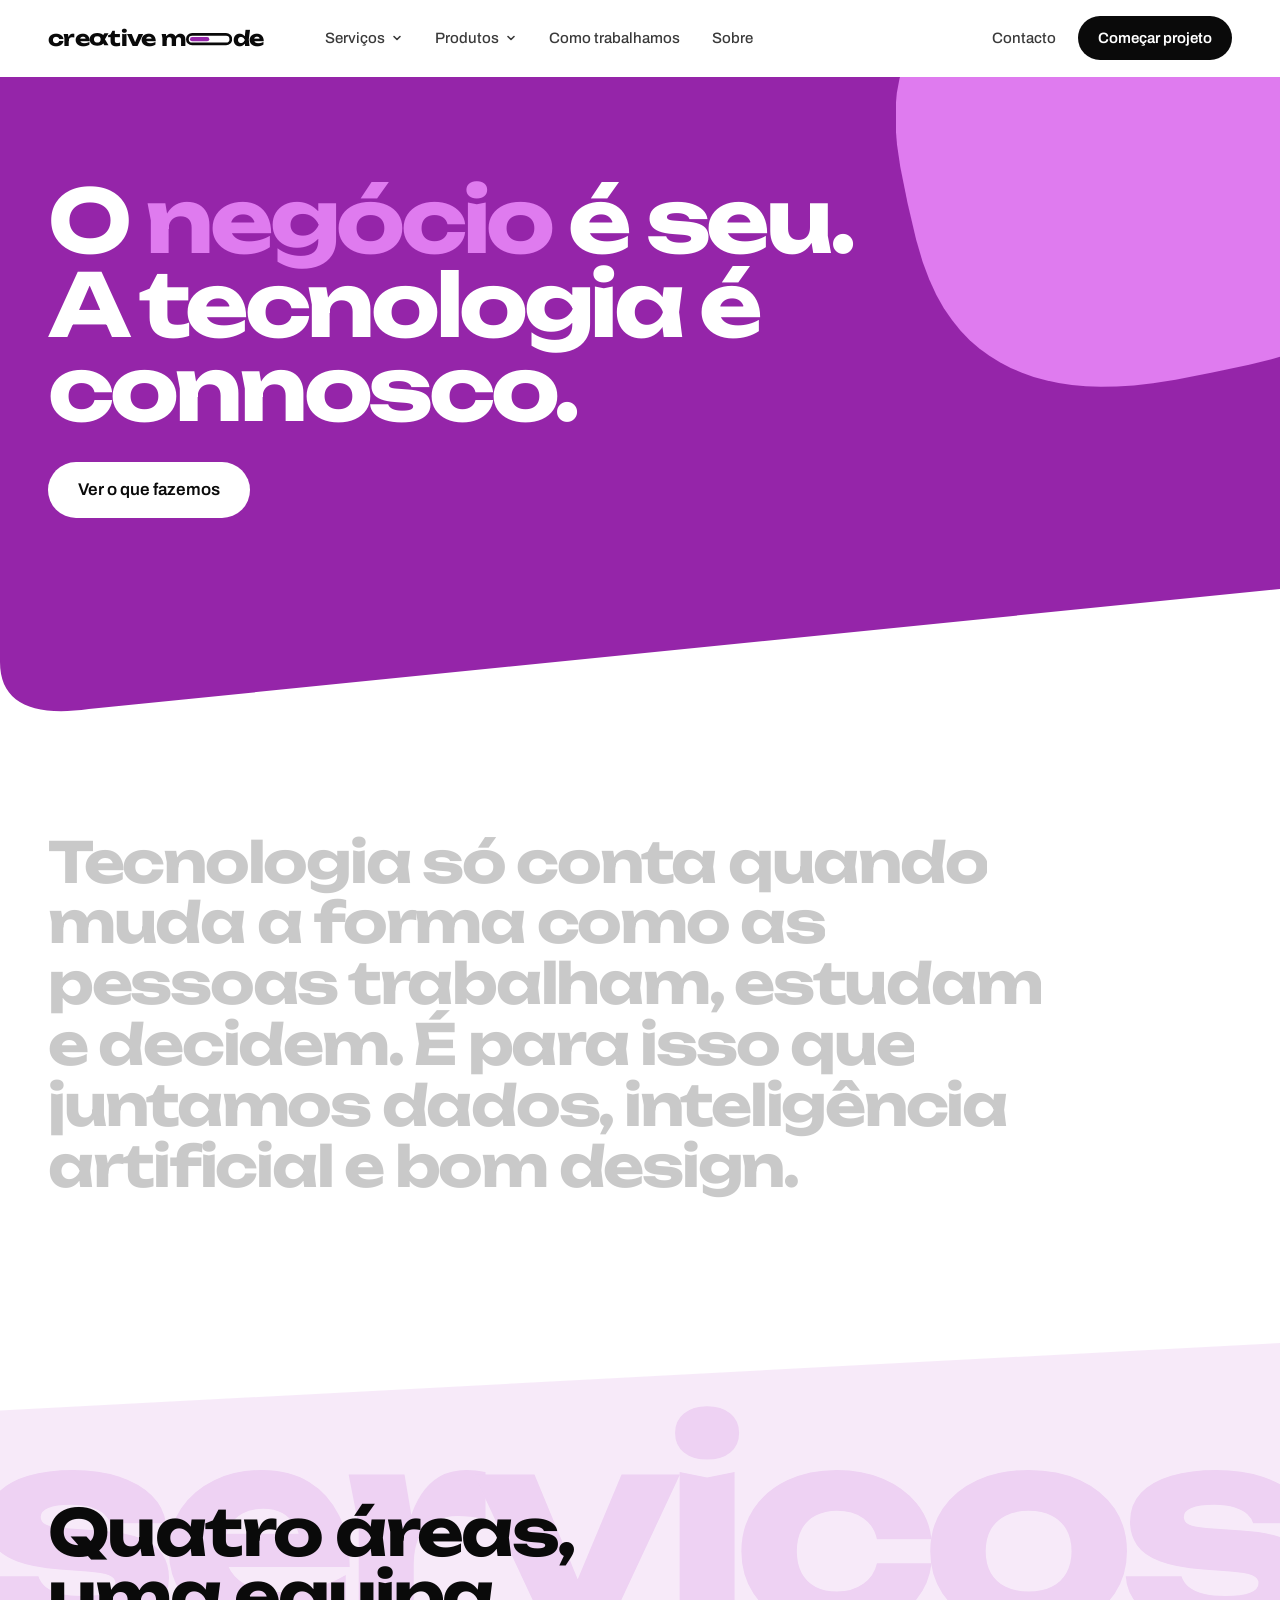
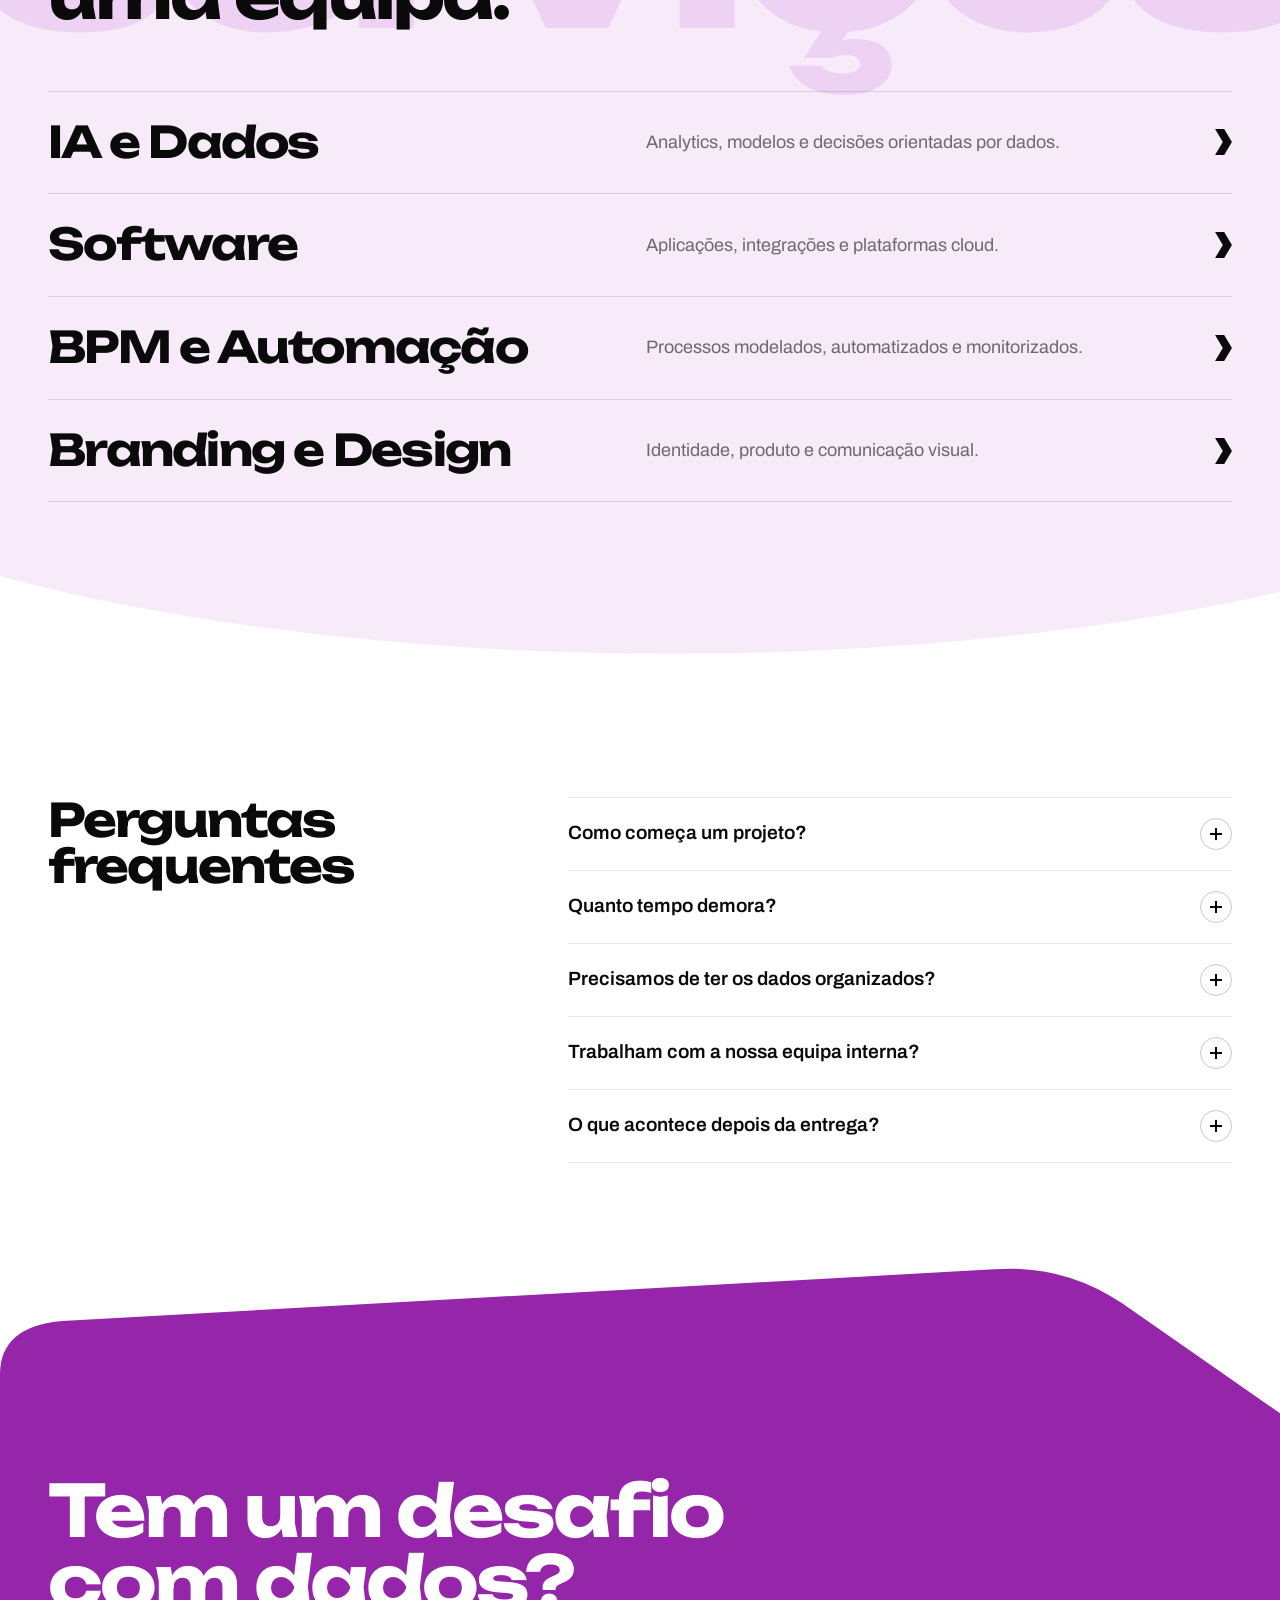
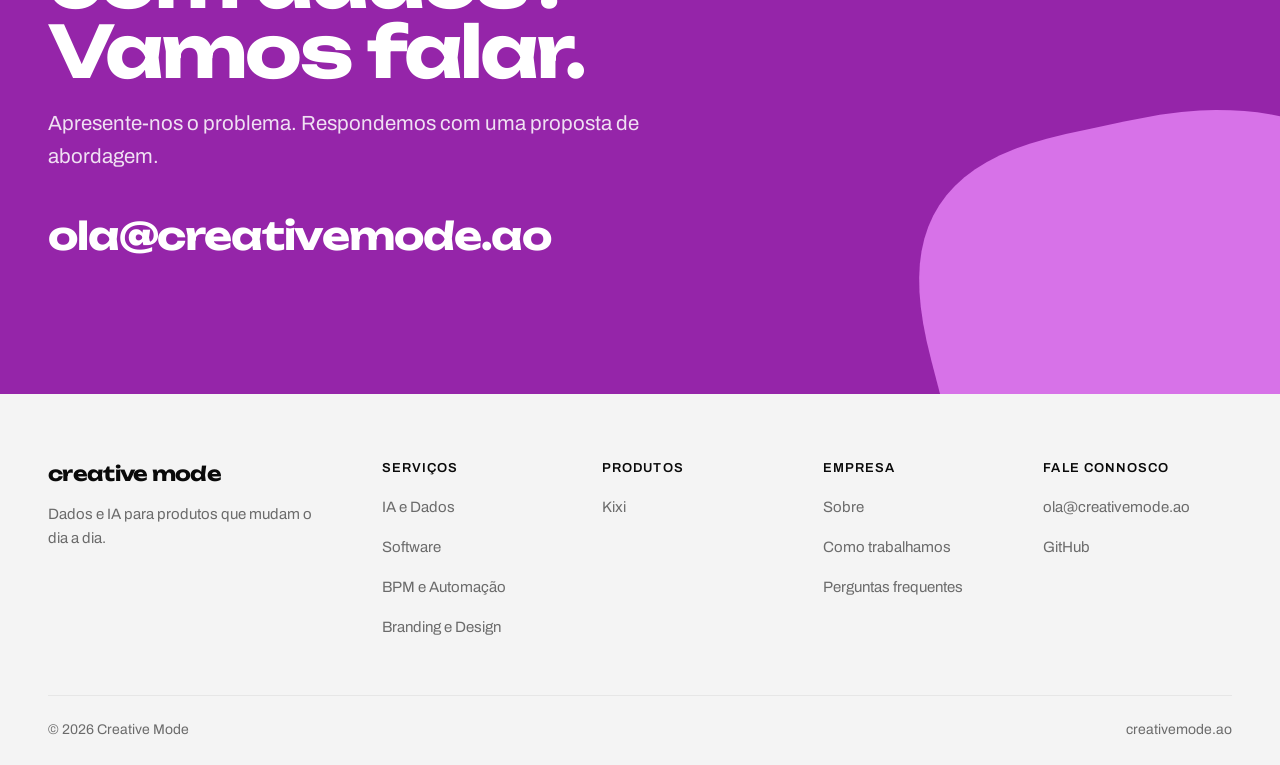
==== index.html @ 94cff91f "Título mais curto na abertura" ====
<!doctype html>
<html lang="pt">
<head>
<meta charset="utf-8">
<meta name="viewport" content="width=device-width, initial-scale=1, viewport-fit=cover">
<title>Creative Mode · IA e Dados para produtos que mudam o dia a dia</title>
<meta name="description" content="Software, inteligência artificial, automação de processos e design numa só equipa, do diagnóstico à operação.">
<meta name="theme-color" content="#FFFFFF">
<meta property="og:title" content="Creative Mode · IA e Dados para produtos que mudam o dia a dia">
<meta property="og:description" content="Software, inteligência artificial, automação de processos e design numa só equipa, do diagnóstico à operação.">
<meta property="og:url" content="https://creativemode.ao/">
<link rel="icon" href="assets/favicon.svg" type="image/svg+xml">
<link rel="preconnect" href="https://fonts.googleapis.com">
<link rel="preconnect" href="https://fonts.gstatic.com" crossorigin>
<link rel="stylesheet" href="https://fonts.googleapis.com/css2?family=Unbounded:wght@400;700&amp;family=Archivo:wght@400;500;600&amp;display=swap">
<link rel="stylesheet" href="assets/styles.css">
</head>
<body>
<a href="#conteudo" class="skip">Saltar para o conteúdo</a>

<header class="top">
  <div class="wrap top-row">
    <a href="./" class="logo" aria-label="Creative Mode, início">
      <span>cre<svg class="alpha" viewBox="0 -588 970 604" aria-hidden="true"><path d="M396 16Q286 16 204.0 -21.5Q122 -59 76.0 -127.5Q30 -196 30 -285Q30 -376 76.0 -444.0Q122 -512 204.0 -550.0Q286 -588 396 -588Q505 -588 587.5 -550.0Q670 -512 716.0 -444.0Q762 -376 762 -285Q762 -196 716.0 -127.5Q670 -59 587.5 -21.5Q505 16 396 16ZM396 -135Q446 -135 481.5 -153.0Q517 -171 536.0 -205.0Q555 -239 555 -285Q555 -333 536.0 -366.5Q517 -400 481.5 -418.0Q446 -436 396 -436Q346 -436 310.0 -418.0Q274 -400 255.0 -366.5Q236 -333 236 -286Q236 -239 255.0 -205.0Q274 -171 310.0 -153.0Q346 -135 396 -135Z"/><path d="M560 -286 L760 -286 L930 -571 L730 -571 Z"/><path d="M560 -286 L760 -286 L930 0 L730 0 Z"/></svg>tive</span>
      <span class="logo-mode">m<svg class="ring" viewBox="0 0 220 58.5" aria-hidden="true"><rect x="6.5" y="6.5" width="207" height="45.5" rx="22.75" fill="none" stroke="currentColor" stroke-width="13"/><rect class="logo-fill" x="19" y="19" width="92" height="20.5" rx="10.25"/></svg>de</span>
    </a>
    <nav id="nav" class="nav" aria-label="Principal">
      <ul class="nav-list">
        <li class="has-menu">
          <button type="button" class="nav-item" aria-expanded="false" aria-controls="m-servicos">Serviços<svg class="chev" viewBox="0 0 12 12" aria-hidden="true"><path d="M3 4.5l3 3 3-3"/></svg></button>
          <div class="menu" id="m-servicos">
            <div class="wrap menu-grid">
              <div class="menu-links">
                <a href="servicos.html#ia"><strong>IA e Dados</strong><span>Analytics, modelos e decisões orientadas por dados.</span></a>
                <a href="servicos.html#software"><strong>Software</strong><span>Aplicações, integrações e plataformas cloud.</span></a>
                <a href="servicos.html#bpm"><strong>BPM e Automação</strong><span>Processos modelados, automatizados e monitorizados.</span></a>
                <a href="servicos.html#design"><strong>Branding e Design</strong><span>Identidade, produto e comunicação visual.</span></a>
              </div>
              <div class="menu-aside">
                <p>Quatro áreas, uma só equipa responsável pelo resultado.</p>
                <a href="servicos.html">Ver todos os serviços</a>
              </div>
            </div>
          </div>
        </li>
        <li class="has-menu">
          <button type="button" class="nav-item" aria-expanded="false" aria-controls="m-produtos">Produtos<svg class="chev" viewBox="0 0 12 12" aria-hidden="true"><path d="M3 4.5l3 3 3-3"/></svg></button>
          <div class="menu" id="m-produtos">
            <div class="wrap menu-grid">
              <div class="menu-links">
                <a href="kixi.html"><strong>Kixi</strong><span>Estudo e exames para alunos, com OCR e tutor IA. Lançamento a 15 de outubro.</span></a>
              </div>
              <div class="menu-aside">
                <p>Produtos próprios, feitos com IA e dados para problemas reais.</p>
              </div>
            </div>
          </div>
        </li>
        <li><a class="nav-item" href="sobre.html#metodo">Como trabalhamos</a></li>
        <li><a class="nav-item" href="sobre.html">Sobre</a></li>
      </ul>
      <div class="nav-mobile-cta"><a class="btn btn-lilac" href="#contacto">Começar projeto</a></div>
    </nav>
    <div class="top-actions">
      <a href="mailto:ola@creativemode.ao" class="top-link">Contacto</a>
      <a href="#contacto" class="nav-cta">Começar projeto</a>
      <button type="button" class="menu-btn" aria-expanded="false" aria-controls="nav" aria-label="Abrir menu">
        <svg class="i-open" width="22" height="22" viewBox="0 0 24 24" aria-hidden="true"><path d="M4 7h16M4 12h16M4 17h10"/></svg>
        <svg class="i-close" width="22" height="22" viewBox="0 0 24 24" aria-hidden="true"><path d="M6 6l12 12M18 6L6 18"/></svg>
      </button>
    </div>
  </div>
</header>

<main id="conteudo">

  <section id="topo" class="shape is-purple shape-hero">
    <svg class="blob blob-hero" viewBox="0 0 600 560" aria-hidden="true"><path d="M578.2 220.9 L584.9 260.4 L587.5 284.6 L588.6 305.0 L588.5 323.3 L587.4 340.0 L585.3 355.5 L582.4 370.1 L578.6 383.9 L574.0 396.9 L568.5 409.3 L562.1 421.2 L554.9 432.4 L546.7 443.1 L537.5 453.2 L527.3 462.8 L516.0 471.8 L503.6 480.2 L489.9 488.1 L474.9 495.4 L458.4 502.3 L440.0 508.7 L419.1 514.8 L394.1 520.9 L353.1 529.7 L312.0 537.7 L286.8 541.7 L265.4 544.1 L246.2 545.3 L228.5 545.6 L211.9 545.0 L196.3 543.5 L181.5 541.3 L167.3 538.3 L153.7 534.5 L140.6 529.9 L128.0 524.5 L115.9 518.2 L104.2 511.0 L93.0 502.8 L82.3 493.5 L72.1 483.0 L62.5 471.1 L53.4 457.8 L44.9 442.7 L37.0 425.5 L29.6 405.6 L22.5 381.4 L13.0 341.0 L4.8 300.3 L1.1 275.2 L-0.6 253.9 L-0.6 234.9 L0.9 217.6 L3.9 201.6 L8.2 186.9 L13.7 173.3 L20.3 160.6 L27.9 148.9 L36.5 138.1 L45.9 128.1 L56.1 118.8 L67.1 110.1 L78.7 102.0 L91.0 94.4 L104.0 87.2 L117.8 80.3 L132.5 73.7 L148.4 67.2 L165.8 60.7 L185.5 54.2 L209.1 47.2 L248.4 37.3 L288.3 27.7 L313.1 21.9 L334.5 17.3 L354.0 13.9 L372.4 11.4 L389.8 9.9 L406.4 9.5 L422.4 10.3 L437.7 12.1 L452.2 15.2 L466.1 19.6 L479.2 25.2 L491.6 32.1 L503.1 40.3 L513.8 49.9 L523.6 60.7 L532.5 72.9 L540.6 86.4 L547.8 101.3 L554.3 117.8 L560.2 136.1 L565.5 156.7 L570.7 181.1Z" fill="#DF7BEF"/></svg>
    <div class="wrap hero">
      <h1>O <em>negócio</em> é seu.<br>A tecnologia é connosco.</h1>
      <div class="actions"><a class="btn btn-white" href="servicos.html">Ver o que fazemos</a></div>
    </div>
    <svg class="edge edge-bottom" viewBox="0 0 1440 180" preserveAspectRatio="none" aria-hidden="true"><path d="M0 180V118C0 164 36 180 100 171L1440 36V180Z" fill="#FFFFFF"/></svg>
  </section>

  <section class="manifesto" aria-label="O que nos move">
    <div class="wrap"><p><span class="scrub">Tecnologia só conta quando muda a forma como as pessoas trabalham, estudam e decidem. É para isso que juntamos dados, inteligência artificial e bom design.</span></p></div>
  </section>

  <section id="servicos" class="shape is-tint">
    <svg class="edge edge-top" viewBox="0 0 1440 180" preserveAspectRatio="none" aria-hidden="true"><path d="M0 0H1440V36L0 112Z" fill="#FFFFFF"/></svg>
    <p class="backdrop" aria-hidden="true">serviços</p>
    <div class="wrap services">
      <div class="sec-head reveal">
        <h2>Quatro áreas,<br>uma equipa.</h2>
      </div>
      <ul class="svc-rows reveal">
      <li><a class="svc-row" href="servicos.html#ia"><span class="svc-t">IA e Dados</span><span class="svc-d">Analytics, modelos e decisões orientadas por dados.</span><span class="svc-go" aria-hidden="true"></span></a></li>
      <li><a class="svc-row" href="servicos.html#software"><span class="svc-t">Software</span><span class="svc-d">Aplicações, integrações e plataformas cloud.</span><span class="svc-go" aria-hidden="true"></span></a></li>
      <li><a class="svc-row" href="servicos.html#bpm"><span class="svc-t">BPM e Automação</span><span class="svc-d">Processos modelados, automatizados e monitorizados.</span><span class="svc-go" aria-hidden="true"></span></a></li>
      <li><a class="svc-row" href="servicos.html#design"><span class="svc-t">Branding e Design</span><span class="svc-d">Identidade, produto e comunicação visual.</span><span class="svc-go" aria-hidden="true"></span></a></li>
      </ul>
    </div>
    <svg class="edge edge-bottom" viewBox="0 0 1440 180" preserveAspectRatio="none" aria-hidden="true"><path d="M0 180V46C380 150 980 168 1440 64V180Z" fill="#FFFFFF"/></svg>
  </section>

  <section id="faq" class="faq wrap">
    <div class="faq-grid reveal">
      <h2>Perguntas frequentes</h2>
      <div class="qa-list">
      <details class="qa" name="faq"><summary><span class="qa-q">Como começa um projeto?</span><span class="qa-x" aria-hidden="true"></span></summary><p>Com uma conversa sobre o problema. A seguir fazemos um diagnóstico e apresentamos uma proposta de abordagem, com âmbito, prazos e equipa.</p></details>
      <details class="qa" name="faq"><summary><span class="qa-q">Quanto tempo demora?</span><span class="qa-x" aria-hidden="true"></span></summary><p>Depende do âmbito. Trabalhamos em ciclos curtos, por isso há entregas desde as primeiras semanas, e o prazo total fica definido no diagnóstico.</p></details>
      <details class="qa" name="faq"><summary><span class="qa-q">Precisamos de ter os dados organizados?</span><span class="qa-x" aria-hidden="true"></span></summary><p>Não. Organizar os dados e garantir a sua qualidade faz parte do nosso trabalho em IA e Dados.</p></details>
      <details class="qa" name="faq"><summary><span class="qa-q">Trabalham com a nossa equipa interna?</span><span class="qa-x" aria-hidden="true"></span></summary><p>Sim. Integramos a solução nos seus sistemas e preparamos a sua equipa para a usar e manter.</p></details>
      <details class="qa" name="faq"><summary><span class="qa-q">O que acontece depois da entrega?</span><span class="qa-x" aria-hidden="true"></span></summary><p>Continuamos ao seu lado: medimos os resultados e melhoramos a solução ao longo do tempo.</p></details>
      </div>
    </div>
  </section>

  <section id="contacto" class="shape is-purple cta-shape">
    <svg class="edge edge-top" viewBox="0 0 1440 180" preserveAspectRatio="none" aria-hidden="true"><path d="M0 0H1440V168L1262 44Q1196 0 1118 6L70 64Q0 70 0 124Z" fill="#FFFFFF"/></svg>
    <svg class="blob blob-cta" viewBox="0 0 600 560" aria-hidden="true"><path d="M563.3 214.3 L573.1 251.4 L578.1 274.4 L581.2 294.1 L582.6 311.8 L582.5 328.1 L581.0 343.3 L578.3 357.4 L574.3 370.7 L569.2 383.1 L563.0 394.7 L555.8 405.5 L547.7 415.7 L538.8 425.2 L529.0 434.1 L518.4 442.4 L507.0 450.3 L494.8 457.7 L481.7 464.7 L467.6 471.4 L452.4 477.9 L435.5 484.1 L416.6 490.4 L393.9 497.1 L356.6 506.8 L319.0 516.1 L295.9 521.1 L276.1 524.6 L258.2 527.0 L241.7 528.3 L226.2 528.7 L211.5 528.1 L197.6 526.5 L184.3 524.0 L171.8 520.5 L159.9 516.0 L148.5 510.6 L137.8 504.3 L127.7 497.0 L118.2 488.8 L109.2 479.6 L100.7 469.5 L92.7 458.2 L85.1 445.9 L77.9 432.2 L70.9 416.9 L64.1 399.4 L57.1 378.3 L47.2 343.0 L37.9 307.4 L32.6 285.4 L28.9 266.5 L26.4 249.2 L25.0 233.2 L24.7 218.0 L25.4 203.6 L27.2 189.8 L30.2 176.7 L34.3 164.1 L39.6 152.2 L46.1 140.9 L53.8 130.3 L62.7 120.4 L72.9 111.1 L84.3 102.6 L96.9 94.8 L110.7 87.7 L125.9 81.2 L142.4 75.4 L160.6 70.0 L180.9 65.0 L204.8 59.8 L243.1 51.8 L281.0 44.5 L304.1 41.5 L323.5 40.0 L340.7 39.4 L356.4 39.6 L371.1 40.5 L384.9 41.9 L398.1 43.9 L410.7 46.4 L422.9 49.4 L434.8 53.0 L446.3 57.2 L457.6 62.0 L468.6 67.6 L479.3 74.1 L489.7 81.5 L499.8 90.1 L509.5 99.9 L518.9 111.1 L527.8 123.9 L536.3 138.8 L544.5 156.3 L552.6 177.8Z" fill="#DF7BEF"/></svg>
    <div class="wrap cta-inner reveal">
      <h2>Tem um desafio com dados? Vamos falar.</h2>
      <p>Apresente-nos o problema. Respondemos com uma proposta de abordagem.</p>
      <a class="mail" href="mailto:ola@creativemode.ao">ola@creativemode.ao</a>
    </div>
  </section>

</main>

<footer class="foot">
  <div class="wrap foot-grid">
    <div class="foot-brand">
      <p class="foot-name">creative mode</p>
      <p>Dados e IA para produtos que mudam o dia a dia.</p>
    </div>
    <nav aria-label="Serviços"><h2>Serviços</h2><a href="servicos.html#ia">IA e Dados</a><a href="servicos.html#software">Software</a><a href="servicos.html#bpm">BPM e Automação</a><a href="servicos.html#design">Branding e Design</a></nav>
    <nav aria-label="Produtos"><h2>Produtos</h2><a href="kixi.html">Kixi</a></nav>
    <nav aria-label="Empresa"><h2>Empresa</h2><a href="sobre.html">Sobre</a><a href="sobre.html#metodo">Como trabalhamos</a><a href="./#faq">Perguntas frequentes</a></nav>
    <nav aria-label="Contacto"><h2>Fale connosco</h2><a href="mailto:ola@creativemode.ao">ola@creativemode.ao</a><a href="https://github.com/creative-mode">GitHub</a></nav>
  </div>
  <div class="wrap foot-base"><p>© 2026 Creative Mode</p><p>creativemode.ao</p></div>
</footer>

<div class="bar">
  <a href="mailto:ola@creativemode.ao" class="btn btn-lilac">Começar projeto</a>
</div>

<script src="assets/main.js" defer></script>
</body>
</html>
---- assets/styles.css ----
/* Creative Mode · site
   Light mode: white paper, black type, purple as the accent.
   The brand shapes (ring, half fill, capsule, chevron and the alpha's slant)
   come straight from the logo and are reused across the pages. */

:root {
  color-scheme: light;
  --bg: #FFFFFF;
  --panel: #F4F4F4;
  --tint: #F7EAF9;
  --line: #E6E6E6;
  --ink: #0A0A0A;
  --soft: #3A3A3A;
  --muted: #6B6B6B;
  --dim: #C9C9C9;
  --lilac: #9525A9;      /* accent on light ground (text, links, hovers) */
  --pop: #DF7BEF;        /* the bright lilac, for shapes only */
  --purple: #9525A9;
  --slant: 3.2vw;        /* section edges lean like the alpha's tails */
  --display: 'Unbounded', 'Arial Black', system-ui, sans-serif;
  --text: 'Archivo', system-ui, -apple-system, 'Segoe UI', sans-serif;
  --gutter: clamp(20px, 4vw, 48px);
}

* { box-sizing: border-box; }
html { scroll-behavior: smooth; -webkit-text-size-adjust: 100%; scroll-padding-top: 88px; }
body { margin: 0; background: var(--bg); color: var(--ink); font-family: var(--text); font-size: 18px; line-height: 1.6; }
h1, h2, h3 { font-family: var(--display); font-weight: 700; letter-spacing: -0.04em; margin: 0; text-wrap: balance; }
p { margin: 0; }
a { color: inherit; text-decoration: none; }
a:focus-visible, button:focus-visible, summary:focus-visible { outline: 2px solid var(--lilac); outline-offset: 4px; border-radius: 6px; }
.wrap { max-width: 1280px; margin-inline: auto; padding-inline: var(--gutter); }
.skip { position: absolute; left: -9999px; }
.skip:focus { left: 16px; top: 16px; z-index: 60; background: var(--purple); color: #fff; padding: 12px 16px; border-radius: 12px; }

/* header */
.top { position: sticky; top: 0; z-index: 40; background: rgba(255,255,255,0.9); backdrop-filter: blur(10px); -webkit-backdrop-filter: blur(10px); border-bottom: 1px solid transparent; transition: border-color .2s; }
.top.scrolled { border-bottom-color: var(--line); }
.top-row { min-height: 76px; display: flex; align-items: center; justify-content: space-between; gap: 24px; }
.logo { display: flex; align-items: baseline; gap: .25em; text-decoration: none; font-family: var(--display); font-weight: 700; font-size: 21px; letter-spacing: -0.035em; line-height: 1; }
.logo svg { fill: currentColor; }
.alpha { width: .97em; height: .604em; vertical-align: -0.016em; margin-right: -0.035em; }
.logo-mode { display: flex; align-items: baseline; }
.logo, .logo span, .nav-cta { white-space: nowrap; }
.logo { flex-shrink: 0; }
.ring { width: 2.2em; height: .585em; margin: 0 .04em; }
.logo-fill { fill: var(--purple); transform-box: fill-box; transform-origin: left center; }
.nav-cta { color: #fff; background: var(--ink); text-decoration: none; font-size: 15px; font-weight: 600; display: inline-flex; align-items: center; min-height: 44px; padding: 0 20px; border-radius: 999px; transition: background .2s; }
.nav-cta:hover { background: var(--purple); }

/* primary nav: a few items, two of them open a descriptive panel */
.nav { flex: 1; display: flex; align-self: stretch; margin-left: 24px; }
.nav-list { list-style: none; margin: 0; padding: 0; display: flex; align-items: stretch; gap: 4px; }
.nav-list > li { display: flex; }
.nav-item { display: inline-flex; align-items: center; gap: 6px; padding: 0 14px; background: none; border: 0; color: var(--soft); font: 500 15px/1 var(--text); cursor: pointer; transition: color .15s; }
.nav-item:hover, .nav-item[aria-expanded="true"] { color: var(--ink); }
.chev { width: 12px; height: 12px; fill: none; stroke: currentColor; stroke-width: 1.6; stroke-linecap: round; stroke-linejoin: round; transition: transform .2s; }
.nav-item[aria-expanded="true"] .chev { transform: rotate(180deg); }
.menu { position: absolute; top: 100%; left: 0; right: 0; background: #FFFFFF; box-shadow: 0 24px 48px -32px rgba(10,10,10,.25); border-top: 1px solid var(--line); border-bottom: 1px solid var(--line); visibility: hidden; opacity: 0; transform: translateY(-6px); transition: opacity .18s, transform .18s, visibility 0s .18s; }
.nav-item[aria-expanded="true"] + .menu { visibility: visible; opacity: 1; transform: none; transition: opacity .18s, transform .18s; }
.menu-grid { display: grid; grid-template-columns: minmax(0, 2.2fr) minmax(0, 1fr); gap: 48px; padding-block: 36px 44px; }
.menu-links { display: grid; grid-template-columns: repeat(2, minmax(0, 1fr)); gap: 8px; }
.menu-links a { display: flex; flex-direction: column; gap: 6px; padding: 18px 20px; border-radius: 16px; transition: background .15s; }
.menu-links a:hover { background: var(--panel); }
.menu-links strong { font-family: var(--display); font-weight: 700; font-size: 18px; letter-spacing: -0.03em; }
.menu-links a:hover strong { color: var(--lilac); }
.menu-links span { color: var(--muted); font-size: 15px; line-height: 1.5; }
.menu-aside { border-left: 1px solid var(--line); padding: 18px 0 18px 40px; display: flex; flex-direction: column; gap: 16px; align-items: flex-start; }
.menu-aside p { color: var(--soft); font-size: 16px; max-width: 22em; }
.menu-aside a { font-weight: 600; font-size: 15px; color: var(--lilac); }
.menu-aside a:hover { color: var(--ink); }
.top-actions { display: flex; align-items: center; gap: 8px; flex-shrink: 0; }
.top-link { display: inline-flex; align-items: center; min-height: 44px; padding: 0 14px; color: var(--soft); font-size: 15px; font-weight: 500; }
.top-link:hover { color: var(--ink); }
.menu-btn { display: none; }
.nav-mobile-cta { display: none; }

/* buttons */
.btn { display: inline-flex; align-items: center; justify-content: center; min-height: 56px; padding: 0 30px; border-radius: 999px; font-weight: 600; font-size: 17px; text-decoration: none; transition: transform .15s ease; }
.btn:hover { transform: translateY(-2px); }
.btn-light { background: var(--ink); color: #fff; }
.btn-light:hover { background: var(--purple); }
.btn-lilac { background: var(--purple); color: #fff; }
.link-arrow { display: inline-flex; align-items: center; gap: 10px; min-height: 44px; font-weight: 600; text-decoration: none; }
.link-arrow:hover { color: var(--lilac); }

/* hero */
.hero { padding-top: clamp(40px, 6vw, 88px); padding-bottom: clamp(56px, 8vw, 104px); display: grid; grid-template-columns: minmax(0, 1.12fr) minmax(0, .88fr); align-items: center; gap: 32px clamp(24px, 4vw, 56px); }
.hero-text { display: flex; flex-direction: column; gap: 32px; }
.hero h1 { font-size: clamp(42px, 5.8vw, 92px); line-height: .96; letter-spacing: -0.05em; max-width: 11ch; }
.hero h1 em { font-style: normal; color: var(--lilac); }
.hero-row { display: flex; flex-direction: column; align-items: flex-start; gap: 28px; }
.lead { max-width: 34em; font-size: clamp(18px, 1.6vw, 21px); color: var(--soft); }
.actions { display: flex; flex-wrap: wrap; align-items: center; gap: 12px 28px; }

/* brand shapes */
main { overflow-x: clip; }
.hero-art { grid-column: 2; grid-row: 1; width: calc(100% + var(--gutter)); max-width: 680px; height: auto; justify-self: end; margin-right: calc(-1 * var(--gutter)); }
.page-hero { display: grid; grid-template-columns: minmax(0, 1.2fr) minmax(0, .8fr); grid-template-rows: auto auto; align-items: end; column-gap: clamp(24px, 4vw, 56px); }
.page-hero h1 { grid-column: 1; grid-row: 1; }
.page-hero .lead { grid-column: 1; grid-row: 2; align-self: start; }
.page-art { grid-column: 2; grid-row: 1 / span 2; align-self: center; width: 100%; max-width: 440px; height: auto; justify-self: end; }
.kx-art { width: min(100%, 460px); height: auto; display: block; }
/* conteúdo dentro de uma forma: o número num seixo */
/* conteúdo dentro de uma forma: o número da área num seixo */
.pebble-n { position: relative; display: inline-grid; place-items: center; width: 64px; height: 60px; }
.pebble-n svg { position: absolute; inset: 0; width: 100%; height: 100%; fill: var(--tint); }
.pebble-n b { position: relative; font-family: var(--display); font-weight: 700; font-size: 16px; color: var(--purple); }
.area:target .pebble-n svg { fill: var(--purple); }
.area:target .pebble-n b { color: #fff; }
.band { background: var(--tint); clip-path: polygon(0 var(--slant), 100% 0, 100% calc(100% - var(--slant)), 0 100%); }

/* manifesto */
.manifesto { padding-block: calc(clamp(72px, 12vw, 160px) + var(--slant)); }
.manifesto p { font-family: var(--display); font-weight: 700; font-size: clamp(28px, 4.4vw, 64px); line-height: 1.08; letter-spacing: -0.04em; max-width: 20ch; }

/* section heads */
.sec-head { display: flex; flex-wrap: wrap; align-items: flex-end; justify-content: space-between; gap: 20px 48px; margin-bottom: clamp(36px, 5vw, 64px); }
.sec-head h2 { font-size: clamp(34px, 5vw, 72px); line-height: .98; }
.sec-head p { max-width: 28em; color: var(--soft); }

/* services */
.services { padding-block: clamp(48px, 8vw, 96px); }
.svc-rows { list-style: none; margin: 0; padding: 0; border-top: 1px solid var(--line); }
.svc-rows li { border-bottom: 1px solid var(--line); }
.svc-row { display: grid; grid-template-columns: minmax(0, 1.1fr) minmax(0, 1fr) 40px; align-items: center; gap: 12px 32px; padding: 28px 0; }
.svc-t { font-family: var(--display); font-weight: 700; font-size: clamp(24px, 3.4vw, 44px); letter-spacing: -0.04em; line-height: 1.05; transition: color .2s; }
.svc-d { color: var(--muted); }
.svc-row:hover .svc-t { color: var(--lilac); }
.svc-go { width: 17px; height: 26px; justify-self: end; background: var(--ink); -webkit-mask: url("data:image/svg+xml,%3Csvg xmlns='http://www.w3.org/2000/svg' viewBox='0 0 370 571'%3E%3Cpath d='M0 0H200L370 286L200 571H0L170 286Z'/%3E%3C/svg%3E") center / contain no-repeat; mask: url("data:image/svg+xml,%3Csvg xmlns='http://www.w3.org/2000/svg' viewBox='0 0 370 571'%3E%3Cpath d='M0 0H200L370 286L200 571H0L170 286Z'/%3E%3C/svg%3E") center / contain no-repeat; transition: background .2s, transform .2s; }
.svc-row:hover .svc-go { background: var(--purple); transform: translateX(6px); }
.tags { list-style: none; margin: 0; padding: 0; display: flex; flex-wrap: wrap; gap: 10px; }
.tags li { border: 1px solid var(--dim); border-radius: 999px; padding: 10px 18px; font-size: 16px; }

/* Kixi */
.kx-ship { fill: var(--purple); }
.facts { margin: 8px 0 0; display: grid; grid-template-columns: repeat(3, minmax(0, 1fr)); gap: 20px; border-top: 1px solid var(--line); padding-top: 20px; }
.facts dt { font-family: var(--display); font-weight: 700; font-size: 17px; letter-spacing: -0.03em; margin-bottom: 6px; }
.facts dd { margin: 0; font-size: 15px; color: var(--muted); line-height: 1.5; }
.launch { font-weight: 600; }
.launch span { color: var(--lilac); margin-right: 8px; }

/* inner pages */
.page-hero { padding-top: clamp(40px, 6vw, 88px); padding-bottom: clamp(48px, 7vw, 96px); row-gap: 28px; }
.page-hero h1 { font-size: clamp(40px, 5.4vw, 84px); line-height: .96; letter-spacing: -0.05em; max-width: 14ch; }
.area { scroll-margin-top: 88px; }
.area-grid { border-top: 1px solid var(--line); padding-block: clamp(40px, 6vw, 80px); display: grid; grid-template-columns: minmax(0, 1fr) minmax(0, 1.2fr); gap: 24px clamp(32px, 6vw, 96px); }
.area-head { display: flex; flex-direction: column; gap: 14px; }
.area-head .n { font-family: var(--display); font-size: 14px; color: var(--lilac); }
.area-head h2 { font-size: clamp(32px, 4.4vw, 60px); line-height: 1; }
.area-body { display: flex; flex-direction: column; align-items: flex-start; gap: 24px; }
.area-lead { font-size: clamp(19px, 1.8vw, 24px); color: var(--soft); max-width: 28em; }
.area:target .area-head h2 { color: var(--lilac); }
.kx-hero { padding-top: clamp(48px, 8vw, 112px); padding-bottom: clamp(40px, 6vw, 80px); display: grid; grid-template-columns: minmax(0, .8fr) minmax(0, 1.2fr); gap: clamp(32px, 6vw, 96px); align-items: center; }

.kx-text { display: flex; flex-direction: column; gap: 24px; }
.kx-text h1 { font-size: clamp(56px, 9vw, 136px); line-height: .9; letter-spacing: -0.05em; }
.kx-facts { padding-bottom: clamp(24px, 4vw, 48px); }
.kx-facts .facts { gap: 32px; padding-top: 32px; }
.kx-facts dt { font-size: clamp(20px, 2vw, 26px); margin-bottom: 10px; }
.kx-facts dd { font-size: 17px; }
.partner-only { padding-block: clamp(56px, 8vw, 104px); }
.pledges.pledges-4 { grid-template-columns: repeat(4, minmax(0, 1fr)); }
.nav-item[aria-current="page"] { color: var(--ink); }

/* faq: closed by default, so it stays short */
.faq { padding-block: clamp(56px, 8vw, 104px); }
.faq-grid { display: grid; grid-template-columns: minmax(0, .8fr) minmax(0, 1.2fr); gap: 24px clamp(32px, 6vw, 96px); align-items: start; }
.faq h2 { font-size: clamp(30px, 3.6vw, 48px); line-height: 1; }
.qa-list { border-top: 1px solid var(--line); }
.qa { border-bottom: 1px solid var(--line); }
.qa summary { list-style: none; cursor: pointer; display: flex; align-items: center; justify-content: space-between; gap: 24px; min-height: 72px; padding: 16px 0; }
.qa summary::-webkit-details-marker { display: none; }
.qa-q { font-weight: 600; font-size: clamp(17px, 1.5vw, 20px); transition: color .2s; }
.qa summary:hover .qa-q, .qa[open] .qa-q { color: var(--lilac); }
.qa-x { flex-shrink: 0; width: 32px; height: 32px; border-radius: 50%; border: 1.5px solid var(--dim); position: relative; }
.qa-x::before, .qa-x::after { content: ""; position: absolute; left: 50%; top: 50%; width: 12px; height: 2px; background: var(--ink); transform: translate(-50%, -50%); transition: transform .2s; }
.qa-x::after { transform: translate(-50%, -50%) rotate(90deg); }
.qa[open] .qa-x::after { transform: translate(-50%, -50%) rotate(0); }
.qa p { color: var(--soft); max-width: 34em; padding: 0 0 24px; }

/* method */
.method { padding-block: clamp(56px, 9vw, 120px); }
.steps { list-style: none; margin: 0; padding: 0; display: grid; grid-template-columns: repeat(4, minmax(0, 1fr)); gap: 32px; }
.steps li { display: flex; flex-direction: column; gap: 10px; }
.steps .n { font-family: var(--display); font-size: 14px; color: var(--lilac); }
.steps h3 { font-size: 22px; letter-spacing: -0.03em; }
.steps p { color: var(--soft); font-size: 16px; }

/* partner */
.partner { background: var(--tint); color: var(--ink); clip-path: polygon(0 var(--slant), 100% 0, 100% calc(100% - var(--slant)), 0 100%); padding-block: var(--slant); }
.pledges { margin: 0; display: grid; grid-template-columns: repeat(2, minmax(0, 1fr)); gap: 32px; align-content: start; }
.pledges div { border-top: 2px solid var(--ink); padding-top: 18px; }
.pledges dt { font-family: var(--display); font-weight: 700; font-size: 19px; letter-spacing: -0.03em; margin-bottom: 8px; }
.pledges dd { margin: 0; color: #3A3A3A; font-size: 16px; }

/* contact */
.cta { padding-block: clamp(72px, 10vw, 136px); }
.cta-box { position: relative; overflow: hidden; isolation: isolate; background: var(--purple); color: #fff; border-radius: clamp(80px, 12vw, 180px) 28px 28px 28px; clip-path: polygon(0 clamp(24px, 4vw, 56px), 100% 0, 100% 100%, 0 100%); padding-top: clamp(64px, 9vw, 136px); padding: clamp(36px, 7vw, 104px); display: flex; flex-direction: column; gap: 20px; }
.cta-box > :not(.cta-art) { position: relative; z-index: 1; }
.cta-art { position: absolute; right: -6%; bottom: -10%; width: min(50%, 600px); height: auto; z-index: 0; pointer-events: none; }
.cta-box h2 { font-size: clamp(34px, 5.2vw, 78px); line-height: .98; max-width: 12ch; }
.cta-box p { font-size: clamp(18px, 1.6vw, 21px); max-width: 30em; }
.mail { margin-top: 12px; align-self: flex-start; font-family: var(--display); font-weight: 700; font-size: clamp(20px, 3vw, 40px); letter-spacing: -0.03em; overflow-wrap: anywhere; }
.mail:hover { opacity: .75; }

/* footer */
.foot { background: var(--panel); color: var(--muted); font-size: 15px; }
.foot-grid { padding-block: 64px 48px; display: grid; grid-template-columns: minmax(0, 1.6fr) repeat(4, minmax(0, 1fr)); gap: 40px 32px; }
.foot-brand { display: flex; flex-direction: column; gap: 12px; }
.foot-name { font-family: var(--display); font-weight: 700; font-size: 20px; letter-spacing: -0.035em; color: var(--ink); }
.foot-brand p:not(.foot-name) { max-width: 18em; }
.foot nav { display: flex; flex-direction: column; align-items: flex-start; }
.foot h2 { font-family: var(--text); font-size: 13px; font-weight: 600; letter-spacing: .08em; text-transform: uppercase; color: var(--ink); margin-bottom: 8px; }
.foot nav a { display: inline-flex; min-height: 40px; align-items: center; overflow-wrap: anywhere; }
.foot nav a:hover { color: var(--ink); }
.foot-base { background: linear-gradient(var(--line), var(--line)) var(--gutter) 0 / calc(100% - 2 * var(--gutter)) 1px no-repeat; padding-block: 24px; display: flex; flex-wrap: wrap; justify-content: space-between; gap: 8px 24px; font-size: 14px; }

.bar { display: none; }

/* motion: everything is visible without it */
@media (prefers-reduced-motion: no-preference) {
  @supports (animation-timeline: scroll()) {
    /* the logo ring fills as the page is read */
    .logo-fill { animation: read linear both; animation-timeline: scroll(root); }
    @keyframes read { from { transform: scaleX(.25); } to { transform: scaleX(1.978); } }

    /* manifesto lights up as it crosses the screen */
    .scrub { color: transparent; background: linear-gradient(90deg, var(--ink) 50%, var(--dim) 50%) right / 200% 100% no-repeat; -webkit-background-clip: text; background-clip: text; box-decoration-break: clone; -webkit-box-decoration-break: clone; animation: scrub linear both; animation-timeline: view(); animation-range: entry 40% cover 55%; }
    @keyframes scrub { to { background-position: left; } }


    .reveal { animation: rise linear both; animation-timeline: view(); animation-range: entry 0% entry 70%; }
    @keyframes rise { from { opacity: 0; transform: translateY(32px); } to { opacity: 1; transform: none; } }
  }
}

/* tablet */
@media (max-width: 1080px) {
  .top-link { display: none; }
  .nav-item { padding: 0 10px; }
  .foot-grid { grid-template-columns: repeat(2, minmax(0, 1fr)); }
  .foot-brand { grid-column: 1 / -1; }
}
@media (max-width: 960px) {
  .area-grid, .kx-hero, .faq-grid { grid-template-columns: minmax(0, 1fr); }
  .hero, .page-hero { grid-template-columns: minmax(0, 1fr); }
  .hero-art { grid-column: 1; grid-row: 1; width: 78%; max-width: 420px; margin-right: calc(-1 * var(--gutter)); }
  .page-art { grid-column: 1; grid-row: 1; width: 56%; max-width: 280px; margin-bottom: 8px; }
  .page-hero h1 { grid-row: 2; }
  .page-hero .lead { grid-row: 3; }
  .pledges.pledges-4 { grid-template-columns: repeat(2, minmax(0, 1fr)); }
  .kx-art { width: 300px; }
  .steps { grid-template-columns: repeat(2, minmax(0, 1fr)); }
}

/* phone */
@media (max-width: 760px) {
  body { font-size: 17px; }
  .top-row { min-height: 64px; }
  .logo { font-size: 17px; }
  .top-actions .nav-cta { display: none; }
  .menu-btn { display: inline-flex; align-items: center; justify-content: center; width: 48px; height: 48px; margin-right: -12px; background: none; border: 0; color: var(--ink); cursor: pointer; border-radius: 12px; }
  .menu-btn svg { fill: none; stroke: currentColor; stroke-width: 1.8; stroke-linecap: round; }
  .menu-btn .i-close, .menu-btn[aria-expanded="true"] .i-open { display: none; }
  .menu-btn[aria-expanded="true"] .i-close { display: block; }
  .nav { display: none; position: absolute; top: 100%; left: 0; right: 0; height: calc(100dvh - 64px); margin: 0; flex-direction: column; justify-content: space-between; background: var(--bg); border-top: 1px solid var(--line); overflow-y: auto; overscroll-behavior: contain; padding: 8px var(--gutter) calc(20px + env(safe-area-inset-bottom, 0px)); }
  .nav.open { display: flex; }
  .nav-list { flex-direction: column; gap: 0; }
  .nav-list > li { flex-direction: column; border-bottom: 1px solid var(--line); }
  .nav-item { justify-content: space-between; width: 100%; min-height: 64px; padding: 0; font: 700 22px/1.1 var(--display); letter-spacing: -0.03em; color: var(--ink); }
  .chev { width: 16px; height: 16px; }
  .menu { position: static; display: none; visibility: visible; opacity: 1; transform: none; transition: none; background: none; border: 0; }
  .nav-item[aria-expanded="true"] + .menu { display: block; }
  .menu .wrap { padding: 0; }
  .menu-grid { grid-template-columns: minmax(0, 1fr); gap: 0; padding: 0 0 16px; }
  .menu-links { grid-template-columns: minmax(0, 1fr); gap: 0; }
  .menu-links a { padding: 12px 0; border-radius: 0; }
  .menu-links a:hover { background: none; }
  .menu-links strong { font-size: 17px; }
  .menu-aside { display: none; }
  .nav-mobile-cta { display: block; padding-top: 24px; }
  .nav-mobile-cta .btn { width: 100%; min-height: 56px; }
  body.nav-open { overflow: hidden; }
  .foot-grid { padding-top: 48px; }
  .hero-row, .actions { flex-direction: column; align-items: stretch; }
  .cta-box { padding-bottom: 170px; }
  .cta-art { width: 150%; right: -62%; bottom: -12%; }
  .actions .btn { width: 100%; }
  .actions .link-arrow { justify-content: center; }
  .svc-row { grid-template-columns: minmax(0, 1fr) 40px; padding: 22px 0; }
  .svc-d { grid-column: 1; grid-row: 2; font-size: 15px; }
  .svc-go { grid-column: 2; grid-row: 1 / span 2; }
  .kx-art { width: 240px; }
  .facts, .pledges, .pledges.pledges-4, .steps { grid-template-columns: minmax(0, 1fr); }
  .cta-box { border-radius: 72px 24px 24px 24px; }
  .foot { padding-bottom: 88px; }
  .bar { display: flex; position: fixed; left: 0; right: 0; bottom: 0; z-index: 45; padding: 12px 16px calc(12px + env(safe-area-inset-bottom, 0px)); background: rgba(255,255,255,0.96); border-top: 1px solid var(--line); transform: translateY(110%); transition: transform .25s ease; }
  .bar.show { transform: none; }
  .bar .btn { width: 100%; min-height: 52px; }
}
@media (max-width: 760px) and (prefers-reduced-motion: reduce) { .bar { transition: none; } }

/* ===================================================================
   Formas estruturais: as secções são as formas (como na Incentro).
   Uma forma grande por secção, de ponta a ponta; o conteúdo vive dentro dela.
   As arestas cortam cada secção com a cor da vizinha.
   =================================================================== */
.shape { position: relative; overflow: hidden; isolation: isolate; }
.is-purple { background: var(--purple); color: #fff; }
.is-ink { background: var(--ink); color: #fff; }
.is-tint { background: var(--tint); }
.shape > .wrap { position: relative; z-index: 2; }
.edge { position: absolute; left: 0; width: 100%; height: auto; display: block; z-index: 1; pointer-events: none; }
.edge-bottom { bottom: -1px; }
.edge-top { top: -1px; }
.blob { position: absolute; z-index: 0; height: auto; pointer-events: none; }
.blob-hero { width: min(42vw, 620px); right: -12vw; top: -14vw; }
.blob-page { width: min(42vw, 600px); right: -12vw; top: -9vw; }
.blob-cta { width: min(44vw, 640px); right: -14vw; bottom: -16vw; opacity: .9; }

.shape-hero { padding-bottom: 12.5vw; }
.hero { display: flex; flex-direction: column; align-items: flex-start; gap: 32px; padding-top: clamp(56px, 8vw, 120px); padding-bottom: clamp(16px, 3vw, 40px); }
.hero h1 { font-size: clamp(42px, 6.8vw, 108px); line-height: .96; max-width: 12ch; color: #fff; }
.hero h1 em { color: var(--pop); }
.is-purple .lead, .is-ink .lead { color: rgba(255, 255, 255, .86); }
.hero .lead { max-width: 32em; }
.btn-white { background: #fff; color: var(--ink); }
.btn-white:hover { background: var(--pop); }
.page-hero { display: flex; flex-direction: column; align-items: flex-start; gap: 28px; padding-top: clamp(56px, 8vw, 120px); padding-bottom: clamp(16px, 3vw, 40px); }
.page-hero h1 { font-size: clamp(40px, 6.4vw, 100px); max-width: 13ch; }

/* manifesto: branco, sem moldura */
.manifesto { padding-block: clamp(56px, 9vw, 128px); }

/* serviços: a forma lilás, com a palavra gigante por trás do título */
.is-tint .services { padding-top: calc(7.8vw + clamp(48px, 7vw, 96px)); padding-bottom: calc(10vw + clamp(32px, 5vw, 64px)); }
.backdrop { position: absolute; z-index: 0; left: 50%; top: calc(7.8vw + 8px); transform: translateX(-50%); margin: 0; font: 700 clamp(96px, 21vw, 340px)/.8 var(--display); letter-spacing: -.06em; color: #EED2F3; white-space: nowrap; pointer-events: none; }
.is-tint .svc-rows, .is-tint .svc-rows li { border-color: rgba(10, 10, 10, .12); }

/* sobre: faixa lilás */
.is-tint .partner-only { padding-top: calc(7.8vw + clamp(40px, 6vw, 80px)); padding-bottom: calc(12.5vw + clamp(16px, 3vw, 40px)); }

/* kixi: o logótipo dentro de um seixo branco */
.is-tint .kx-hero { padding-bottom: clamp(16px, 3vw, 40px); }

/* contacto: a forma roxa com pico, de ponta a ponta */
.cta-shape { padding-top: calc(12.5vw + clamp(24px, 4vw, 56px)); padding-bottom: clamp(72px, 10vw, 136px); }
.cta-inner { display: flex; flex-direction: column; gap: 20px; }
.cta-inner h2 { font-size: clamp(34px, 5.6vw, 84px); line-height: .98; max-width: 13ch; }
.cta-inner p { font-size: clamp(18px, 1.6vw, 21px); max-width: 30em; color: rgba(255, 255, 255, .86); }
.cta-inner .mail { color: #fff; }

@media (max-width: 760px) {
  .blob-hero { width: 70vw; right: -34vw; top: -26vw; }
  .blob-page { width: 80vw; right: -40vw; top: -20vw; }
  .blob-cta { width: 90vw; right: -40vw; bottom: -30vw; }
  .shape-hero { padding-bottom: 18vw; }
  .hero, .page-hero { padding-top: 56px; }
  .hero .actions .btn { width: 100%; }
}
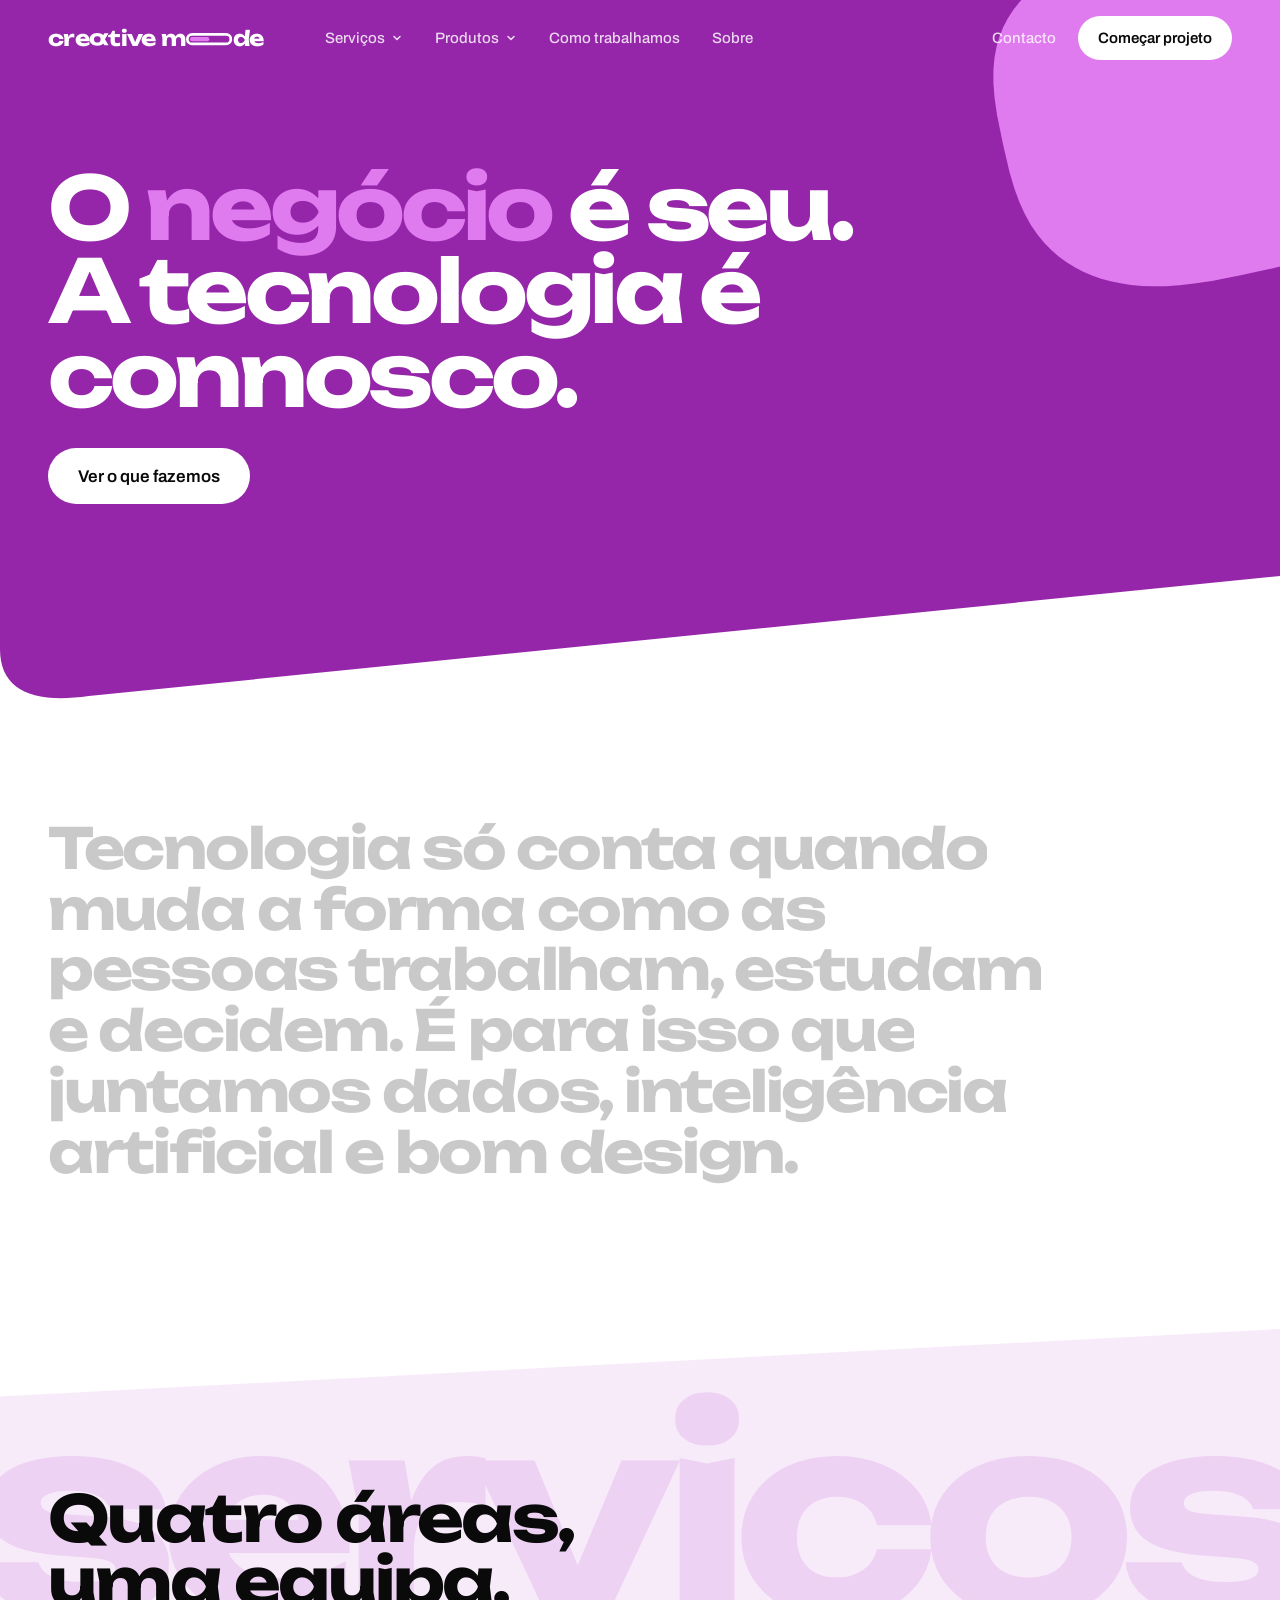
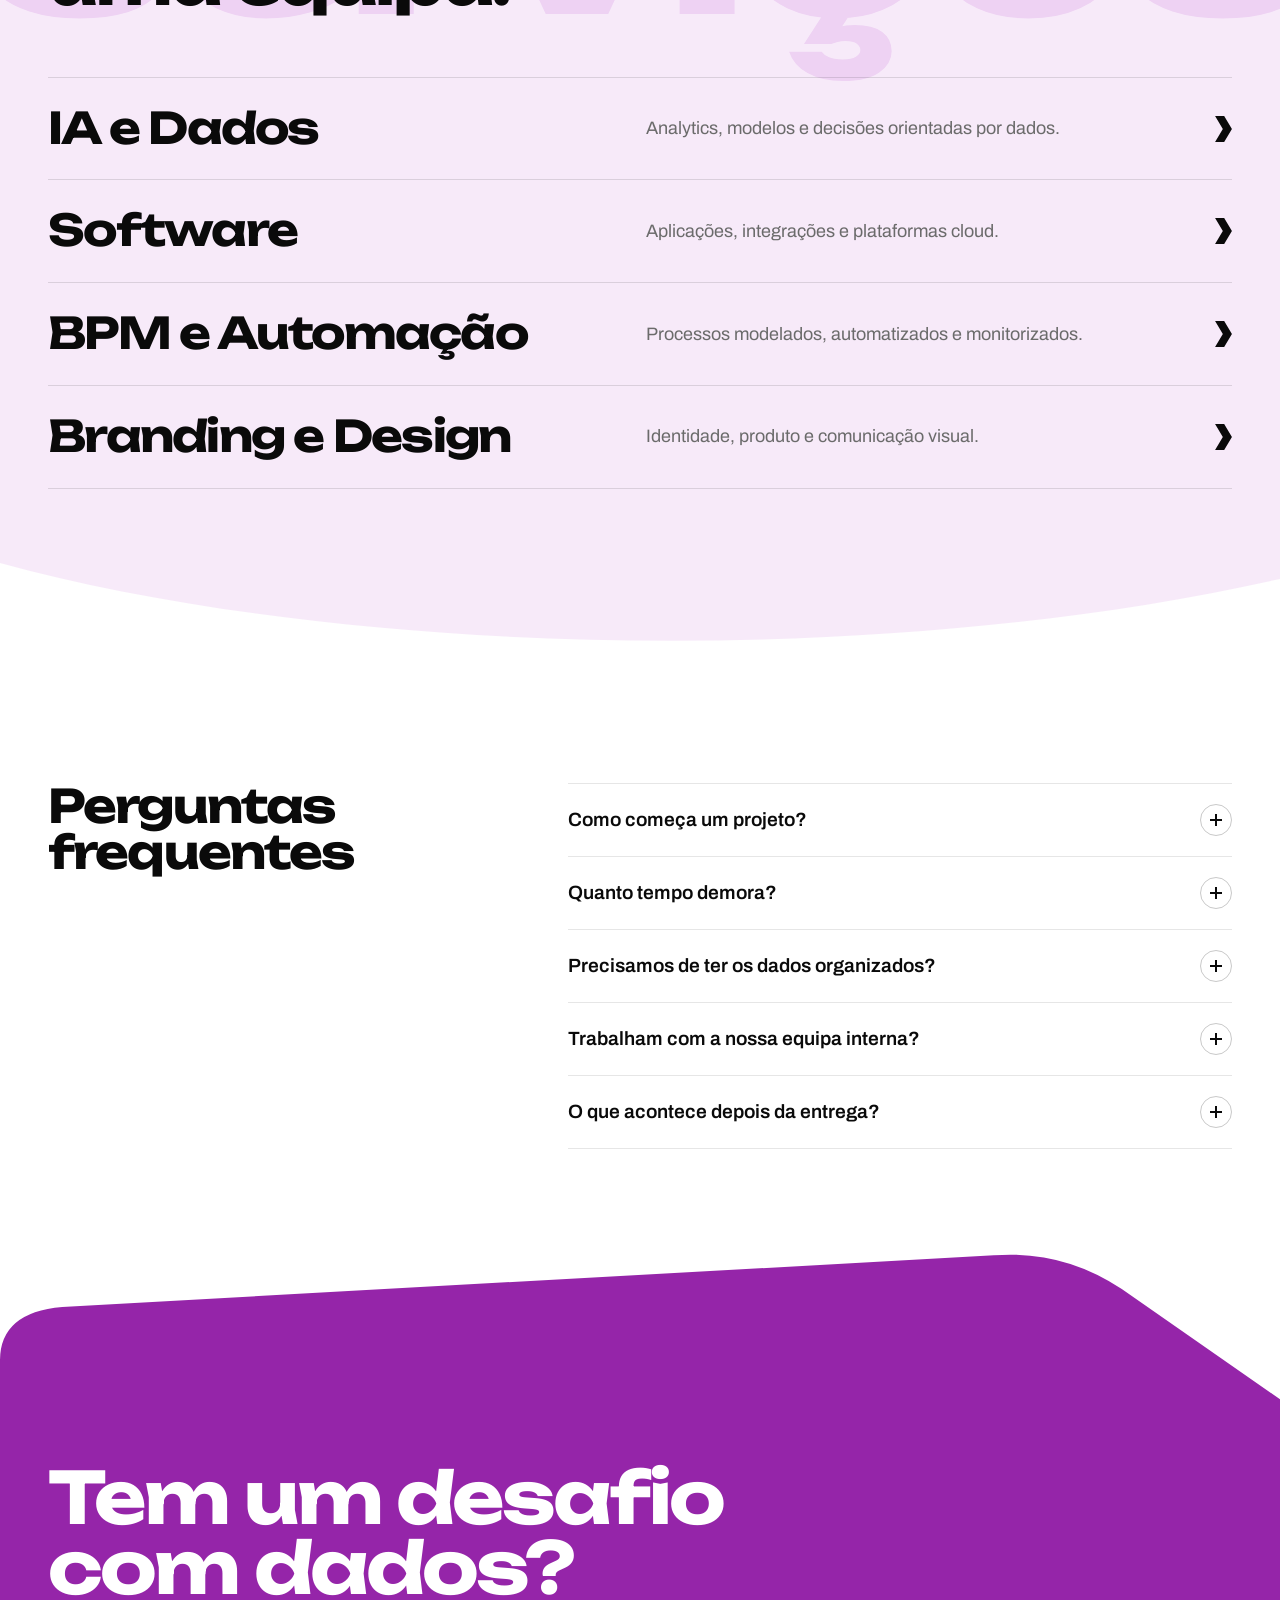
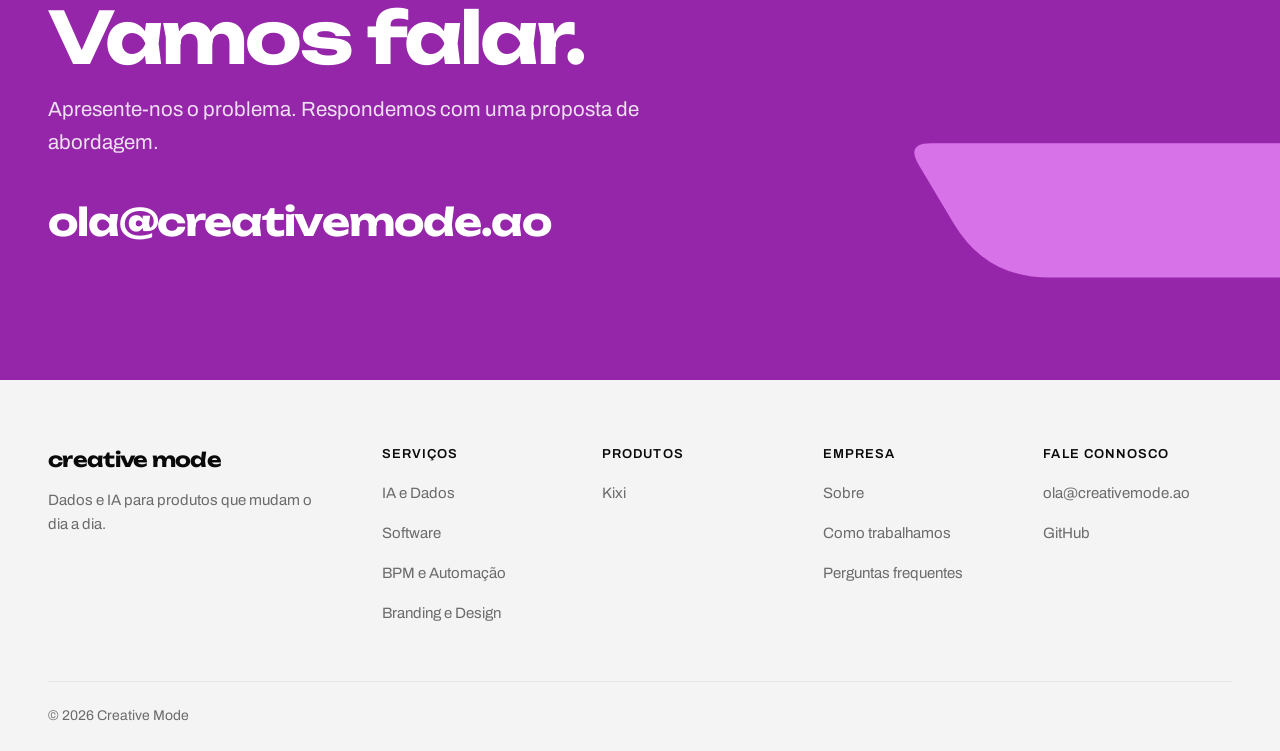
==== commit debaa657: "Cabeçalho sobre a forma de abertura, formas diferentes em cada secção e rodapé sem o domínio repetid" ====
--- a/index.html
+++ b/index.html
@@ -15,7 +15,7 @@
 <link rel="stylesheet" href="https://fonts.googleapis.com/css2?family=Unbounded:wght@400;700&amp;family=Archivo:wght@400;500;600&amp;display=swap">
 <link rel="stylesheet" href="assets/styles.css">
 </head>
-<body>
+<body class="hero-dark">
 <a href="#conteudo" class="skip">Saltar para o conteúdo</a>
 
 <header class="top">
@@ -75,7 +75,7 @@
 <main id="conteudo">
 
   <section id="topo" class="shape is-purple shape-hero">
-    <svg class="blob blob-hero" viewBox="0 0 600 560" aria-hidden="true"><path d="M578.2 220.9 L584.9 260.4 L587.5 284.6 L588.6 305.0 L588.5 323.3 L587.4 340.0 L585.3 355.5 L582.4 370.1 L578.6 383.9 L574.0 396.9 L568.5 409.3 L562.1 421.2 L554.9 432.4 L546.7 443.1 L537.5 453.2 L527.3 462.8 L516.0 471.8 L503.6 480.2 L489.9 488.1 L474.9 495.4 L458.4 502.3 L440.0 508.7 L419.1 514.8 L394.1 520.9 L353.1 529.7 L312.0 537.7 L286.8 541.7 L265.4 544.1 L246.2 545.3 L228.5 545.6 L211.9 545.0 L196.3 543.5 L181.5 541.3 L167.3 538.3 L153.7 534.5 L140.6 529.9 L128.0 524.5 L115.9 518.2 L104.2 511.0 L93.0 502.8 L82.3 493.5 L72.1 483.0 L62.5 471.1 L53.4 457.8 L44.9 442.7 L37.0 425.5 L29.6 405.6 L22.5 381.4 L13.0 341.0 L4.8 300.3 L1.1 275.2 L-0.6 253.9 L-0.6 234.9 L0.9 217.6 L3.9 201.6 L8.2 186.9 L13.7 173.3 L20.3 160.6 L27.9 148.9 L36.5 138.1 L45.9 128.1 L56.1 118.8 L67.1 110.1 L78.7 102.0 L91.0 94.4 L104.0 87.2 L117.8 80.3 L132.5 73.7 L148.4 67.2 L165.8 60.7 L185.5 54.2 L209.1 47.2 L248.4 37.3 L288.3 27.7 L313.1 21.9 L334.5 17.3 L354.0 13.9 L372.4 11.4 L389.8 9.9 L406.4 9.5 L422.4 10.3 L437.7 12.1 L452.2 15.2 L466.1 19.6 L479.2 25.2 L491.6 32.1 L503.1 40.3 L513.8 49.9 L523.6 60.7 L532.5 72.9 L540.6 86.4 L547.8 101.3 L554.3 117.8 L560.2 136.1 L565.5 156.7 L570.7 181.1Z" fill="#DF7BEF"/></svg>
+    <svg class="blob blob-hero" viewBox="0 0 600 560" aria-hidden="true"><path d="M568.3 223.0 L574.7 261.0 L577.2 284.3 L578.3 303.9 L578.1 321.4 L577.0 337.5 L575.0 352.4 L572.2 366.5 L568.6 379.7 L564.1 392.3 L558.8 404.2 L552.6 415.6 L545.6 426.4 L537.7 436.7 L528.9 446.4 L519.0 455.6 L508.1 464.3 L496.2 472.4 L483.0 480.0 L468.5 487.1 L452.6 493.6 L434.8 499.8 L414.7 505.7 L390.6 511.6 L351.0 520.1 L311.4 527.9 L287.1 531.6 L266.5 534.0 L247.9 535.2 L230.9 535.4 L214.9 534.9 L199.9 533.5 L185.6 531.3 L171.9 528.4 L158.8 524.8 L146.2 520.4 L134.0 515.2 L122.4 509.2 L111.1 502.3 L100.3 494.4 L90.0 485.4 L80.2 475.3 L70.9 463.9 L62.1 451.1 L54.0 436.6 L46.4 420.1 L39.2 400.9 L32.4 377.7 L23.3 338.8 L15.3 299.7 L11.8 275.6 L10.2 255.1 L10.2 236.8 L11.7 220.2 L14.6 204.8 L18.7 190.6 L24.0 177.5 L30.4 165.4 L37.8 154.1 L46.0 143.7 L55.1 134.0 L65.0 125.1 L75.5 116.8 L86.7 109.0 L98.6 101.7 L111.1 94.7 L124.4 88.1 L138.6 81.7 L153.9 75.4 L170.7 69.2 L189.7 62.9 L212.4 56.2 L250.4 46.6 L288.8 37.4 L312.7 31.7 L333.4 27.4 L352.2 24.0 L369.9 21.6 L386.7 20.2 L402.8 19.8 L418.1 20.5 L432.9 22.3 L446.9 25.3 L460.3 29.4 L473.0 34.8 L484.8 41.5 L495.9 49.4 L506.2 58.6 L515.7 69.0 L524.3 80.7 L532.1 93.7 L539.1 108.1 L545.3 123.9 L550.9 141.4 L556.0 161.2 L561.0 184.7Z" fill="#DF7BEF"/></svg>
     <div class="wrap hero">
       <h1>O <em>negócio</em> é seu.<br>A tecnologia é connosco.</h1>
       <div class="actions"><a class="btn btn-white" href="servicos.html">Ver o que fazemos</a></div>
@@ -119,7 +119,7 @@
 
   <section id="contacto" class="shape is-purple cta-shape">
     <svg class="edge edge-top" viewBox="0 0 1440 180" preserveAspectRatio="none" aria-hidden="true"><path d="M0 0H1440V168L1262 44Q1196 0 1118 6L70 64Q0 70 0 124Z" fill="#FFFFFF"/></svg>
-    <svg class="blob blob-cta" viewBox="0 0 600 560" aria-hidden="true"><path d="M563.3 214.3 L573.1 251.4 L578.1 274.4 L581.2 294.1 L582.6 311.8 L582.5 328.1 L581.0 343.3 L578.3 357.4 L574.3 370.7 L569.2 383.1 L563.0 394.7 L555.8 405.5 L547.7 415.7 L538.8 425.2 L529.0 434.1 L518.4 442.4 L507.0 450.3 L494.8 457.7 L481.7 464.7 L467.6 471.4 L452.4 477.9 L435.5 484.1 L416.6 490.4 L393.9 497.1 L356.6 506.8 L319.0 516.1 L295.9 521.1 L276.1 524.6 L258.2 527.0 L241.7 528.3 L226.2 528.7 L211.5 528.1 L197.6 526.5 L184.3 524.0 L171.8 520.5 L159.9 516.0 L148.5 510.6 L137.8 504.3 L127.7 497.0 L118.2 488.8 L109.2 479.6 L100.7 469.5 L92.7 458.2 L85.1 445.9 L77.9 432.2 L70.9 416.9 L64.1 399.4 L57.1 378.3 L47.2 343.0 L37.9 307.4 L32.6 285.4 L28.9 266.5 L26.4 249.2 L25.0 233.2 L24.7 218.0 L25.4 203.6 L27.2 189.8 L30.2 176.7 L34.3 164.1 L39.6 152.2 L46.1 140.9 L53.8 130.3 L62.7 120.4 L72.9 111.1 L84.3 102.6 L96.9 94.8 L110.7 87.7 L125.9 81.2 L142.4 75.4 L160.6 70.0 L180.9 65.0 L204.8 59.8 L243.1 51.8 L281.0 44.5 L304.1 41.5 L323.5 40.0 L340.7 39.4 L356.4 39.6 L371.1 40.5 L384.9 41.9 L398.1 43.9 L410.7 46.4 L422.9 49.4 L434.8 53.0 L446.3 57.2 L457.6 62.0 L468.6 67.6 L479.3 74.1 L489.7 81.5 L499.8 90.1 L509.5 99.9 L518.9 111.1 L527.8 123.9 L536.3 138.8 L544.5 156.3 L552.6 177.8Z" fill="#DF7BEF"/></svg>
+    <svg class="blob blob-cta blob-fatia" viewBox="0 0 600 560" aria-hidden="true"><path d="M54.3 234.0 Q40.0 210.0 68.0 210.0 L490.0 210.0 Q560.0 210.0 595.9 270.1 L635.1 336.0 Q649.5 360.0 621.5 360.0 L199.5 360.0 Q129.5 360.0 93.6 299.9Z" fill="#DF7BEF"/></svg>
     <div class="wrap cta-inner reveal">
       <h2>Tem um desafio com dados? Vamos falar.</h2>
       <p>Apresente-nos o problema. Respondemos com uma proposta de abordagem.</p>
@@ -140,7 +140,7 @@
     <nav aria-label="Empresa"><h2>Empresa</h2><a href="sobre.html">Sobre</a><a href="sobre.html#metodo">Como trabalhamos</a><a href="./#faq">Perguntas frequentes</a></nav>
     <nav aria-label="Contacto"><h2>Fale connosco</h2><a href="mailto:ola@creativemode.ao">ola@creativemode.ao</a><a href="https://github.com/creative-mode">GitHub</a></nav>
   </div>
-  <div class="wrap foot-base"><p>© 2026 Creative Mode</p><p>creativemode.ao</p></div>
+  <div class="wrap foot-base"><p>© 2026 Creative Mode</p></div>
 </footer>
 
 <div class="bar">
--- a/assets/styles.css
+++ b/assets/styles.css
@@ -359,3 +359,56 @@
   .hero, .page-hero { padding-top: 56px; }
   .hero .actions .btn { width: 100%; }
 }
+
+/* ===================================================================
+   Cabeçalho por cima da forma de abertura: transparente e branco enquanto
+   a forma está por baixo; ao sair dela fica branco, com texto escuro.
+   =================================================================== */
+.top { position: fixed; left: 0; right: 0; top: 0; background: transparent; -webkit-backdrop-filter: none; backdrop-filter: none; border-bottom: 1px solid transparent; color: #fff; transition: background .3s ease, color .3s ease, border-color .3s ease; }
+.top .nav-item, .top .top-link { color: rgba(255, 255, 255, .82); transition: color .3s ease; }
+.top .nav-item:hover, .top .nav-item[aria-expanded="true"], .top .top-link:hover, .top .nav-item[aria-current="page"] { color: #fff; }
+.top .logo-fill { fill: var(--pop); transition: fill .3s ease; }
+.top .nav-cta { background: #fff; color: var(--ink); transition: background .3s ease, color .3s ease; }
+.top .nav-cta:hover { background: var(--pop); }
+.top .menu-btn { color: currentColor; }
+.top .menu { color: var(--ink); }
+.top.solid { background: rgba(255, 255, 255, .94); -webkit-backdrop-filter: blur(10px); backdrop-filter: blur(10px); border-bottom-color: var(--line); color: var(--ink); }
+.top.solid .nav-item, .top.solid .top-link { color: var(--soft); }
+.top.solid .nav-item:hover, .top.solid .nav-item[aria-expanded="true"], .top.solid .top-link:hover, .top.solid .nav-item[aria-current="page"] { color: var(--ink); }
+.top.solid .logo-fill { fill: var(--purple); }
+.top.solid .nav-cta { background: var(--ink); color: #fff; }
+.top.solid .nav-cta:hover { background: var(--purple); }
+/* abertura clara (Kixi): cabeçalho escuro desde o início */
+.hero-light .top { color: var(--ink); }
+.hero-light .top .nav-item, .hero-light .top .top-link { color: var(--soft); }
+.hero-light .top .nav-item:hover, .hero-light .top .nav-item[aria-current="page"] { color: var(--ink); }
+.hero-light .top .logo-fill { fill: var(--purple); }
+.hero-light .top .nav-cta { background: var(--ink); color: #fff; }
+/* a forma de abertura começa no topo da página, por baixo do cabeçalho */
+.shape-hero > .wrap { padding-top: calc(76px + clamp(48px, 7vw, 104px)); }
+.shape-hero .hero, .shape-hero .page-hero { padding-top: calc(76px + clamp(48px, 7vw, 104px)); }
+.shape-hero .kx-hero { padding-top: calc(76px + clamp(40px, 6vw, 88px)); }
+
+/* elementos de cada ponto: ficam no canto, longe do texto */
+.blob-hero { width: min(34vw, 500px); right: -11vw; top: -8vw; }
+.blob-page { width: min(32vw, 460px); right: -6vw; top: -4vw; }
+.blob-lamina { width: min(40vw, 580px); right: -12vw; top: 2vw; }
+.blob-bloco { width: min(30vw, 440px); right: -8vw; top: -10vw; }
+.blob-cta { width: min(36vw, 520px); right: -6vw; bottom: -8vw; }
+.blob-divisa { width: min(26vw, 380px); right: 2vw; bottom: -4vw; }
+.blob-graos { width: min(30vw, 440px); right: -2vw; bottom: -2vw; }
+.blob-fatia { width: min(42vw, 600px); right: -10vw; bottom: -6vw; }
+.cta-inner, .hero, .page-hero { max-width: 1280px; }
+.hero h1, .page-hero h1, .page-hero .lead, .cta-inner > * { max-width: min(70%, 15ch); }
+.page-hero .lead, .cta-inner p { max-width: min(60%, 30em); }
+
+@media (max-width: 760px) {
+  .shape-hero > .wrap, .shape-hero .hero, .shape-hero .page-hero { padding-top: calc(64px + 64px); }
+  .shape-hero .kx-hero { padding-top: calc(64px + 24px); }
+  .blob-hero { width: 46vw; right: -16vw; top: -14vw; }
+  .blob-page, .blob-bloco { width: 42vw; right: -14vw; top: -14vw; }
+  .blob-lamina { width: 56vw; right: -22vw; top: -6vw; }
+  .blob-cta, .blob-fatia, .blob-graos, .blob-divisa { width: 46vw; right: -10vw; bottom: -10vw; }
+  .hero h1, .page-hero h1, .page-hero .lead, .cta-inner > *, .cta-inner p { max-width: none; }
+  .cta-shape { padding-bottom: calc(clamp(72px, 10vw, 136px) + 30vw); }
+}
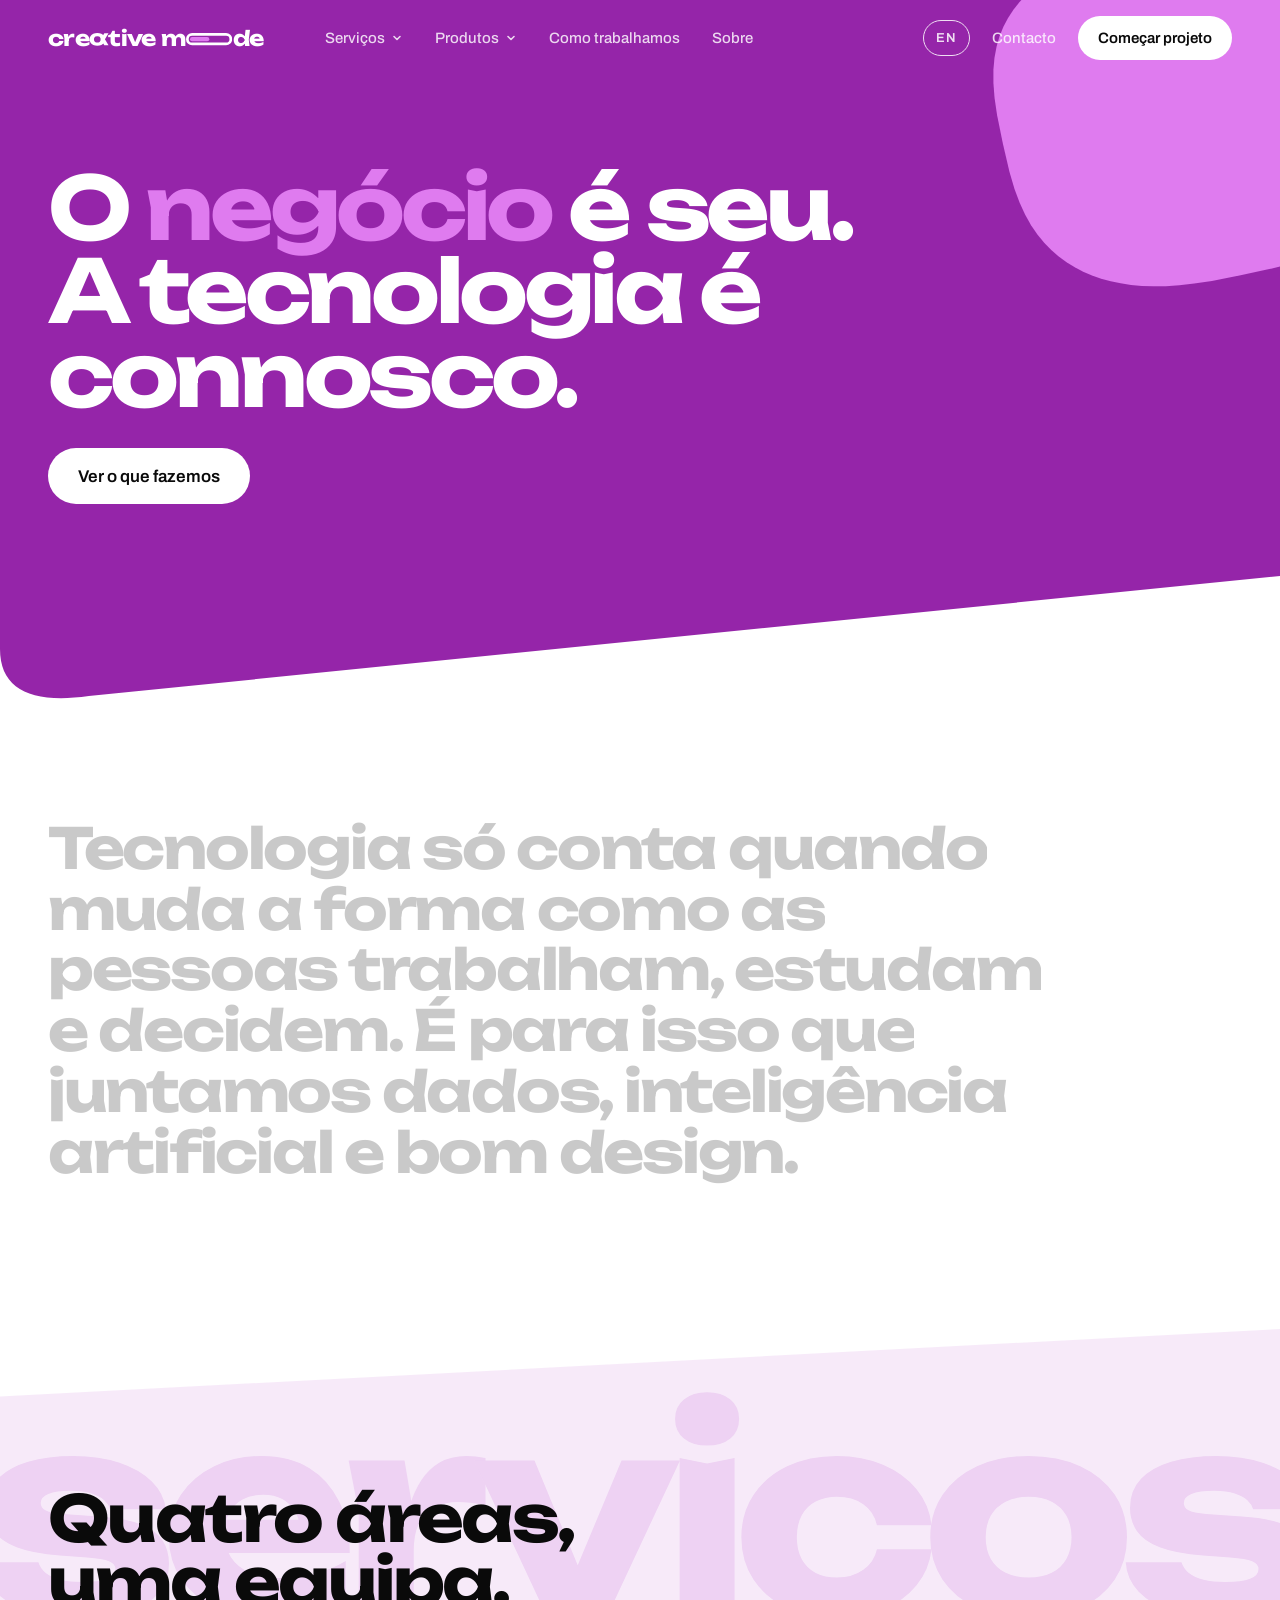
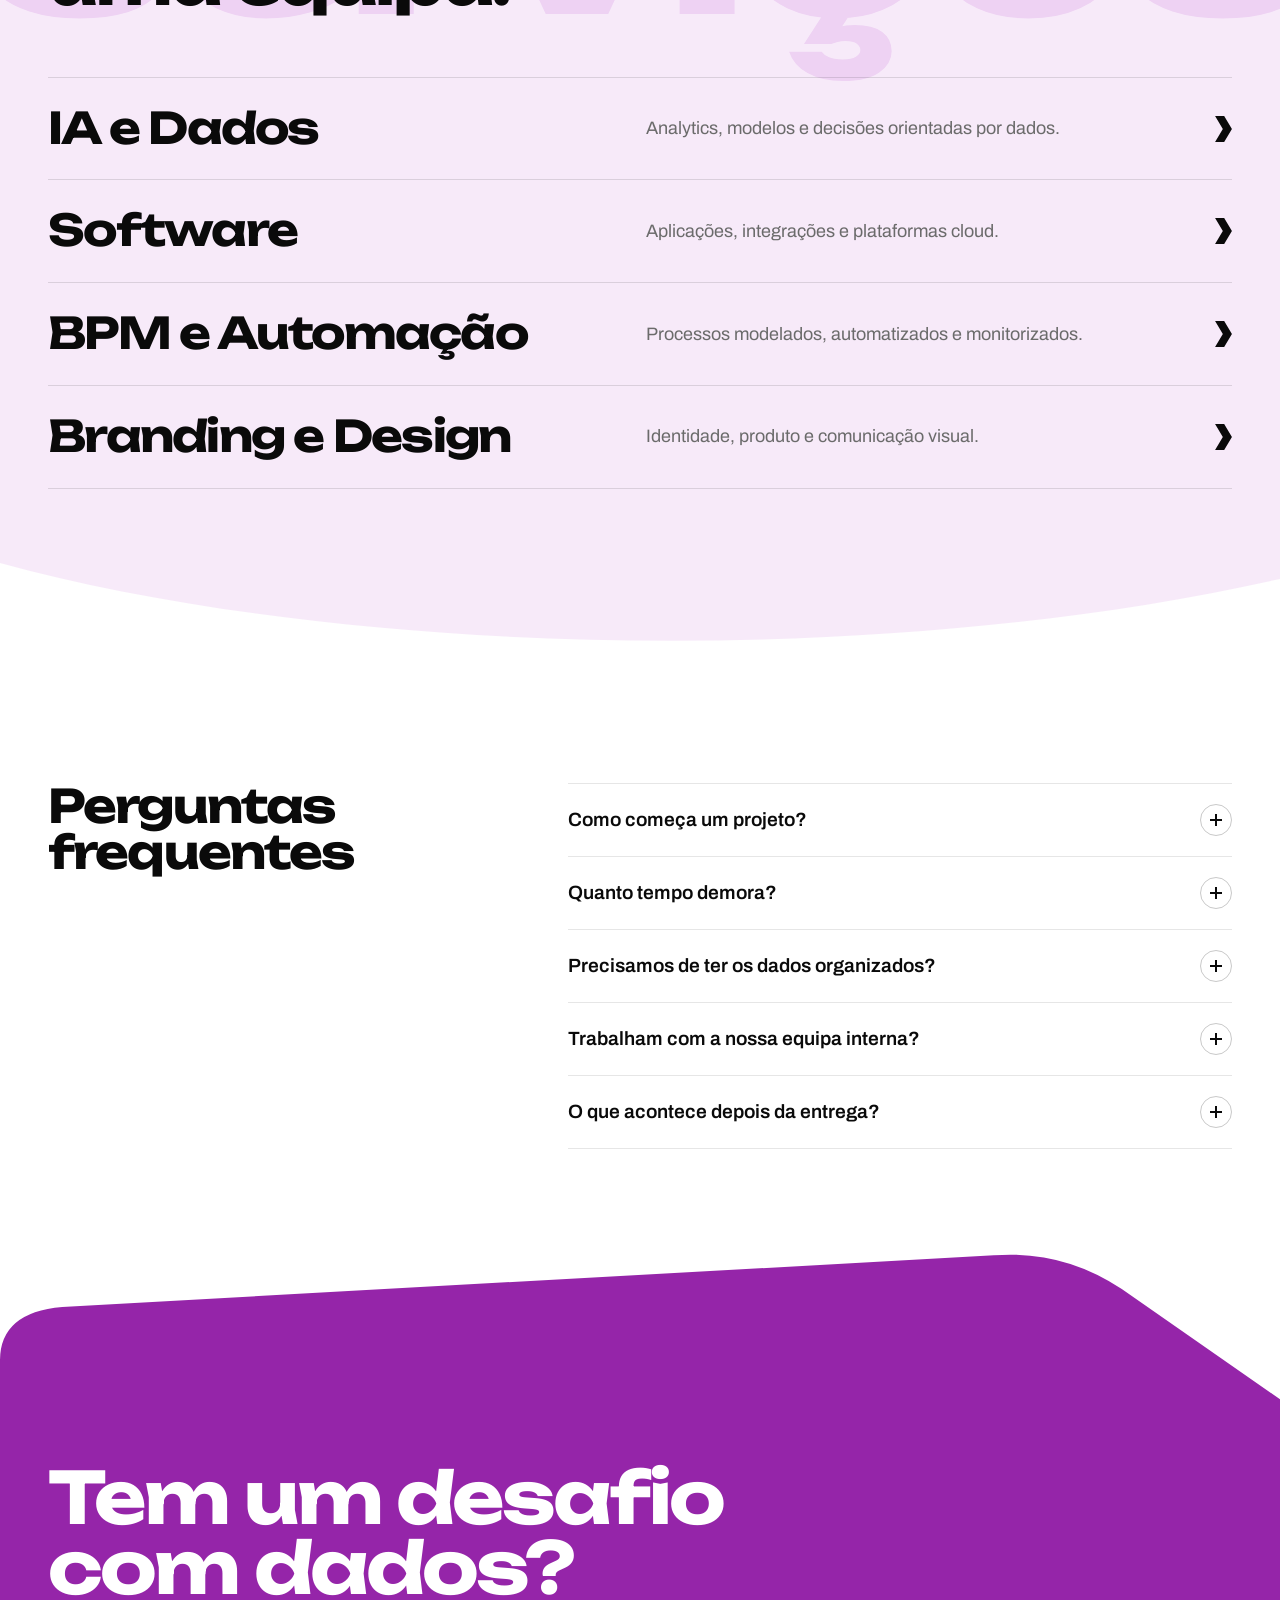
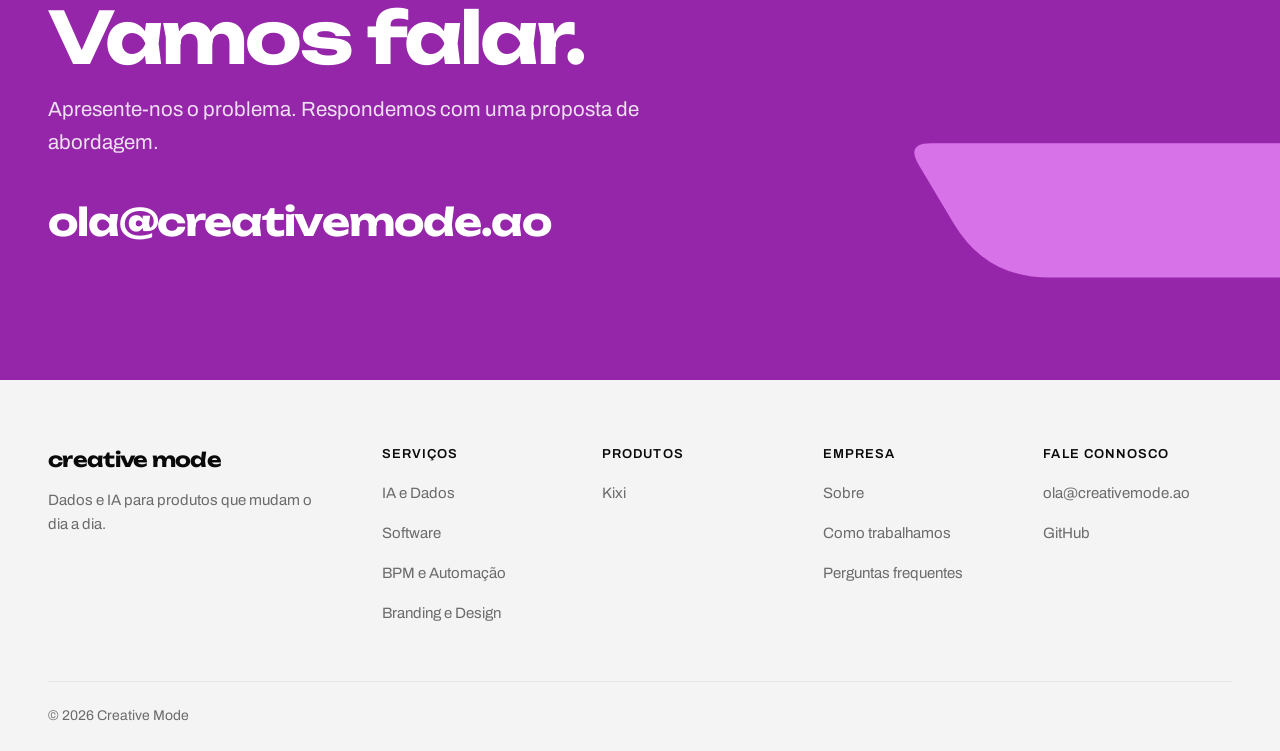
==== commit 82a21fd5: "Versão em inglês com botão PT/EN em todas as páginas" ====
--- a/index.html
+++ b/index.html
@@ -14,8 +14,10 @@
 <link rel="preconnect" href="https://fonts.gstatic.com" crossorigin>
 <link rel="stylesheet" href="https://fonts.googleapis.com/css2?family=Unbounded:wght@400;700&amp;family=Archivo:wght@400;500;600&amp;display=swap">
 <link rel="stylesheet" href="assets/styles.css">
+<link rel="alternate" hreflang="pt" href="https://creativemode.ao/">
+<link rel="alternate" hreflang="en" href="https://creativemode.ao/en/">
 </head>
-<body class="hero-dark">
+<body class="hero-dark" style="--hero-bg: #9525A9">
 <a href="#conteudo" class="skip">Saltar para o conteúdo</a>
 
 <header class="top">
@@ -62,6 +64,7 @@
       <div class="nav-mobile-cta"><a class="btn btn-lilac" href="#contacto">Começar projeto</a></div>
     </nav>
     <div class="top-actions">
+      <a class="lang-toggle" href="en/index.html" hreflang="en" lang="en" aria-label="English version">EN</a>
       <a href="mailto:ola@creativemode.ao" class="top-link">Contacto</a>
       <a href="#contacto" class="nav-cta">Começar projeto</a>
       <button type="button" class="menu-btn" aria-expanded="false" aria-controls="nav" aria-label="Abrir menu">
--- a/assets/styles.css
+++ b/assets/styles.css
@@ -372,12 +372,14 @@
 .top .nav-cta:hover { background: var(--pop); }
 .top .menu-btn { color: currentColor; }
 .top .menu { color: var(--ink); }
-.top.solid { background: rgba(255, 255, 255, .94); -webkit-backdrop-filter: blur(10px); backdrop-filter: blur(10px); border-bottom-color: var(--line); color: var(--ink); }
+.top.solid { background: #FFFFFF; -webkit-backdrop-filter: blur(10px); backdrop-filter: blur(10px); border-bottom-color: var(--line); color: var(--ink); }
 .top.solid .nav-item, .top.solid .top-link { color: var(--soft); }
 .top.solid .nav-item:hover, .top.solid .nav-item[aria-expanded="true"], .top.solid .top-link:hover, .top.solid .nav-item[aria-current="page"] { color: var(--ink); }
 .top.solid .logo-fill { fill: var(--purple); }
 .top.solid .nav-cta { background: var(--ink); color: #fff; }
 .top.solid .nav-cta:hover { background: var(--purple); }
+/* enquanto o conteúdo da abertura passa por baixo, o cabeçalho ganha a cor da própria abertura */
+.top.on-hero { background: var(--hero-bg, var(--purple)); box-shadow: 0 1px 0 rgba(255, 255, 255, .08); }
 /* abertura clara (Kixi): cabeçalho escuro desde o início */
 .hero-light .top { color: var(--ink); }
 .hero-light .top .nav-item, .hero-light .top .top-link { color: var(--soft); }
@@ -412,3 +414,36 @@
   .hero h1, .page-hero h1, .page-hero .lead, .cta-inner > *, .cta-inner p { max-width: none; }
   .cta-shape { padding-bottom: calc(clamp(72px, 10vw, 136px) + 30vw); }
 }
+
+/* ===================================================================
+   Capas: as aberturas com pergunta e uma composição ao lado,
+   e uma capa por área de serviço com paleta e formas próprias.
+   =================================================================== */
+.hero-split { display: grid; grid-template-columns: minmax(0, 1.05fr) minmax(0, .95fr); align-items: center; gap: 32px clamp(24px, 4vw, 64px); }
+.hero-copy { display: flex; flex-direction: column; gap: 24px; }
+.hero-split h1, .hero-split .lead { max-width: none; }
+.hero-split h1 { font-size: clamp(36px, 4.8vw, 76px); line-height: 1; }
+.hero-cover { width: 100%; max-width: 560px; height: auto; justify-self: end; }
+.kx-name { font-family: var(--display); font-weight: 700; font-size: clamp(20px, 2vw, 28px); color: var(--purple); letter-spacing: -0.03em; }
+.kx-text h1 { font-size: clamp(36px, 4.6vw, 72px); line-height: 1; }
+
+.cover { position: relative; overflow: hidden; isolation: isolate; border-radius: 28px; display: grid; grid-template-columns: minmax(0, 1fr) minmax(0, 1fr); align-items: center; min-height: clamp(200px, 22vw, 300px); margin-top: clamp(40px, 6vw, 80px); }
+.cover > * { position: relative; z-index: 1; }
+.cover-t { margin: 0; padding: clamp(24px, 4vw, 56px); font: 700 clamp(26px, 3vw, 44px)/1.04 var(--display); letter-spacing: -0.035em; max-width: 18ch; }
+.cover-art { width: 100%; height: 100%; max-height: 300px; display: block; }
+.cover.is-tint { color: var(--ink); }
+.split-pop::after { content: ""; position: absolute; inset: 0; z-index: 0; background: var(--pop); clip-path: polygon(60% 0, 100% 0, 100% 100%, 50% 100%); }
+.area .area-grid { border-top: 0; }
+
+@media (max-width: 760px) {
+  .hero-split { grid-template-columns: minmax(0, 1fr); }
+  .hero-cover { width: 86%; justify-self: end; margin-right: -4%; }
+  .cover { grid-template-columns: minmax(0, 1fr); }
+  .cover-art { height: 180px; }
+  .split-pop::after { clip-path: polygon(0 58%, 100% 46%, 100% 100%, 0 100%); }
+}
+
+/* língua: PT / EN */
+.lang-toggle { display: inline-flex; align-items: center; justify-content: center; min-width: 44px; min-height: 36px; padding: 0 12px; border-radius: 999px; border: 1.5px solid currentColor; font-size: 13px; font-weight: 600; letter-spacing: .06em; opacity: .85; transition: opacity .2s, background .2s; }
+.lang-toggle:hover { opacity: 1; }
+@media (max-width: 760px) { .lang-toggle { min-height: 34px; margin-right: 4px; } }
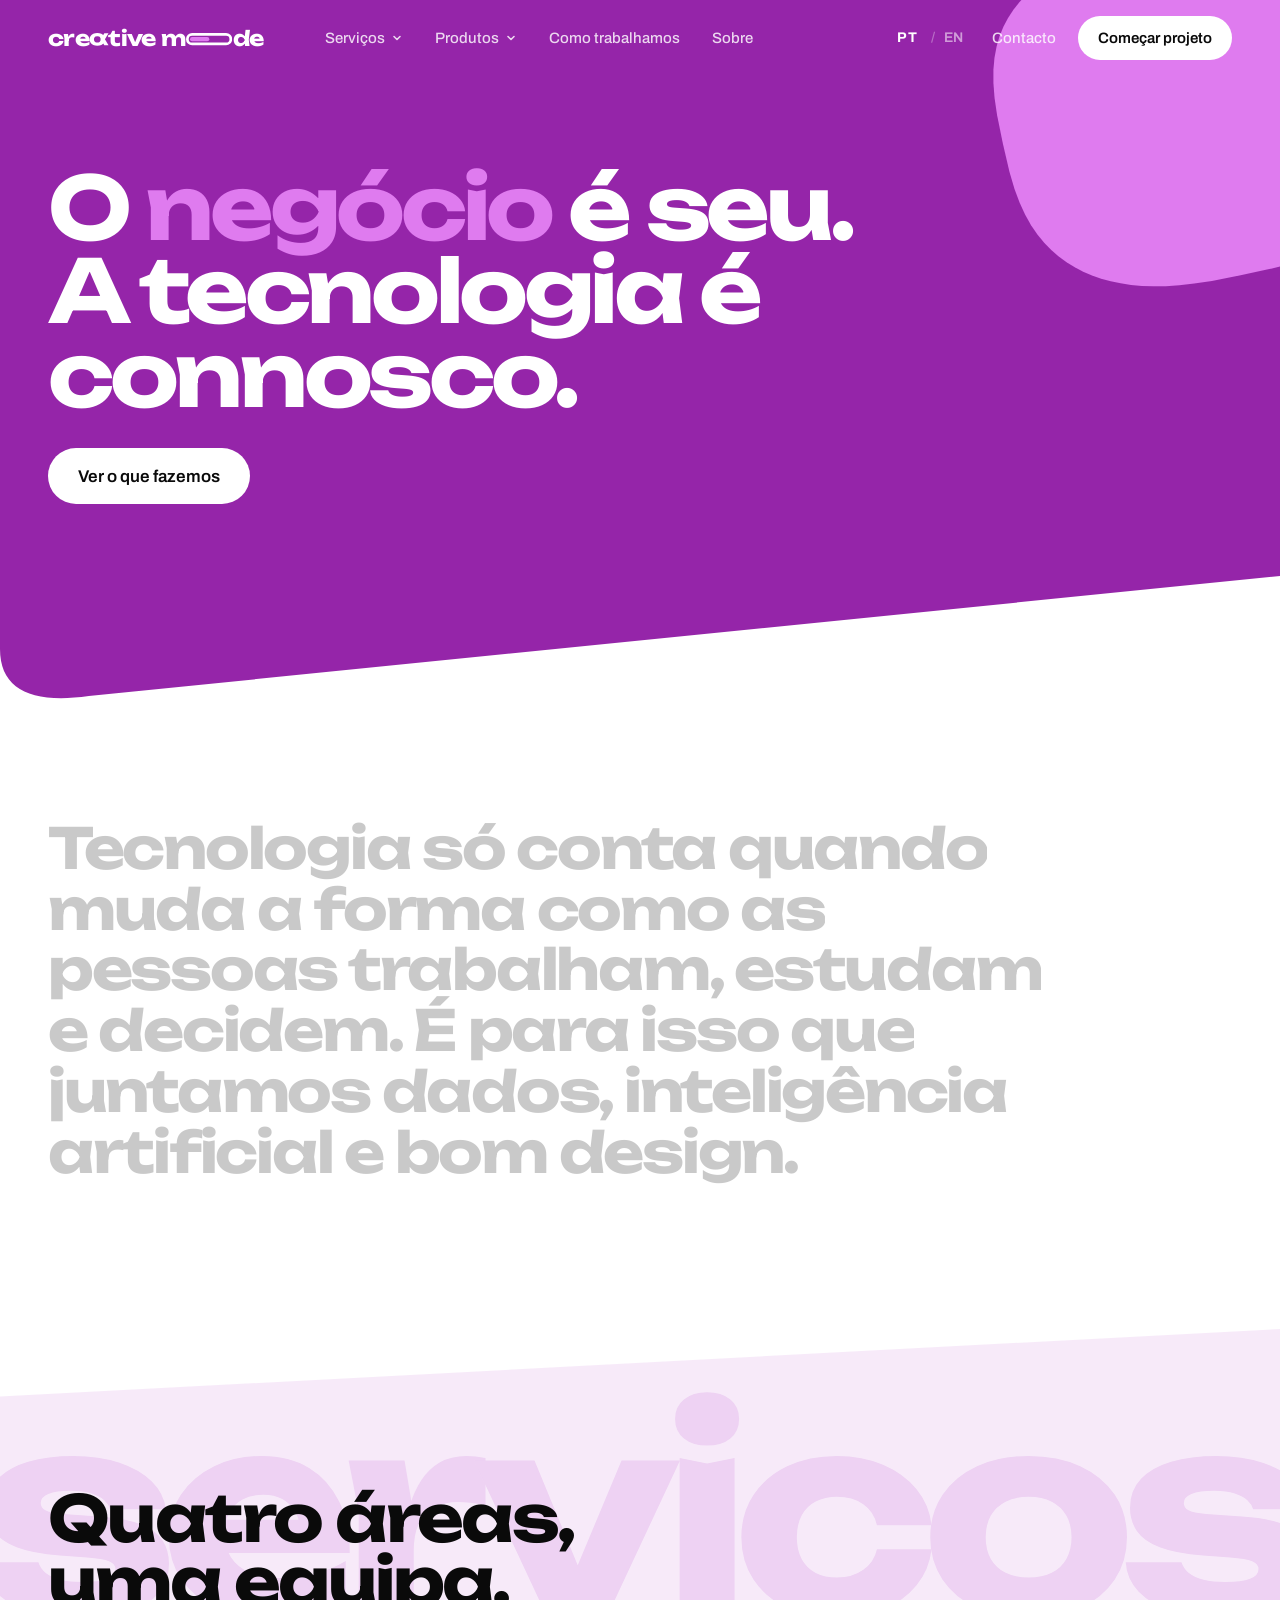
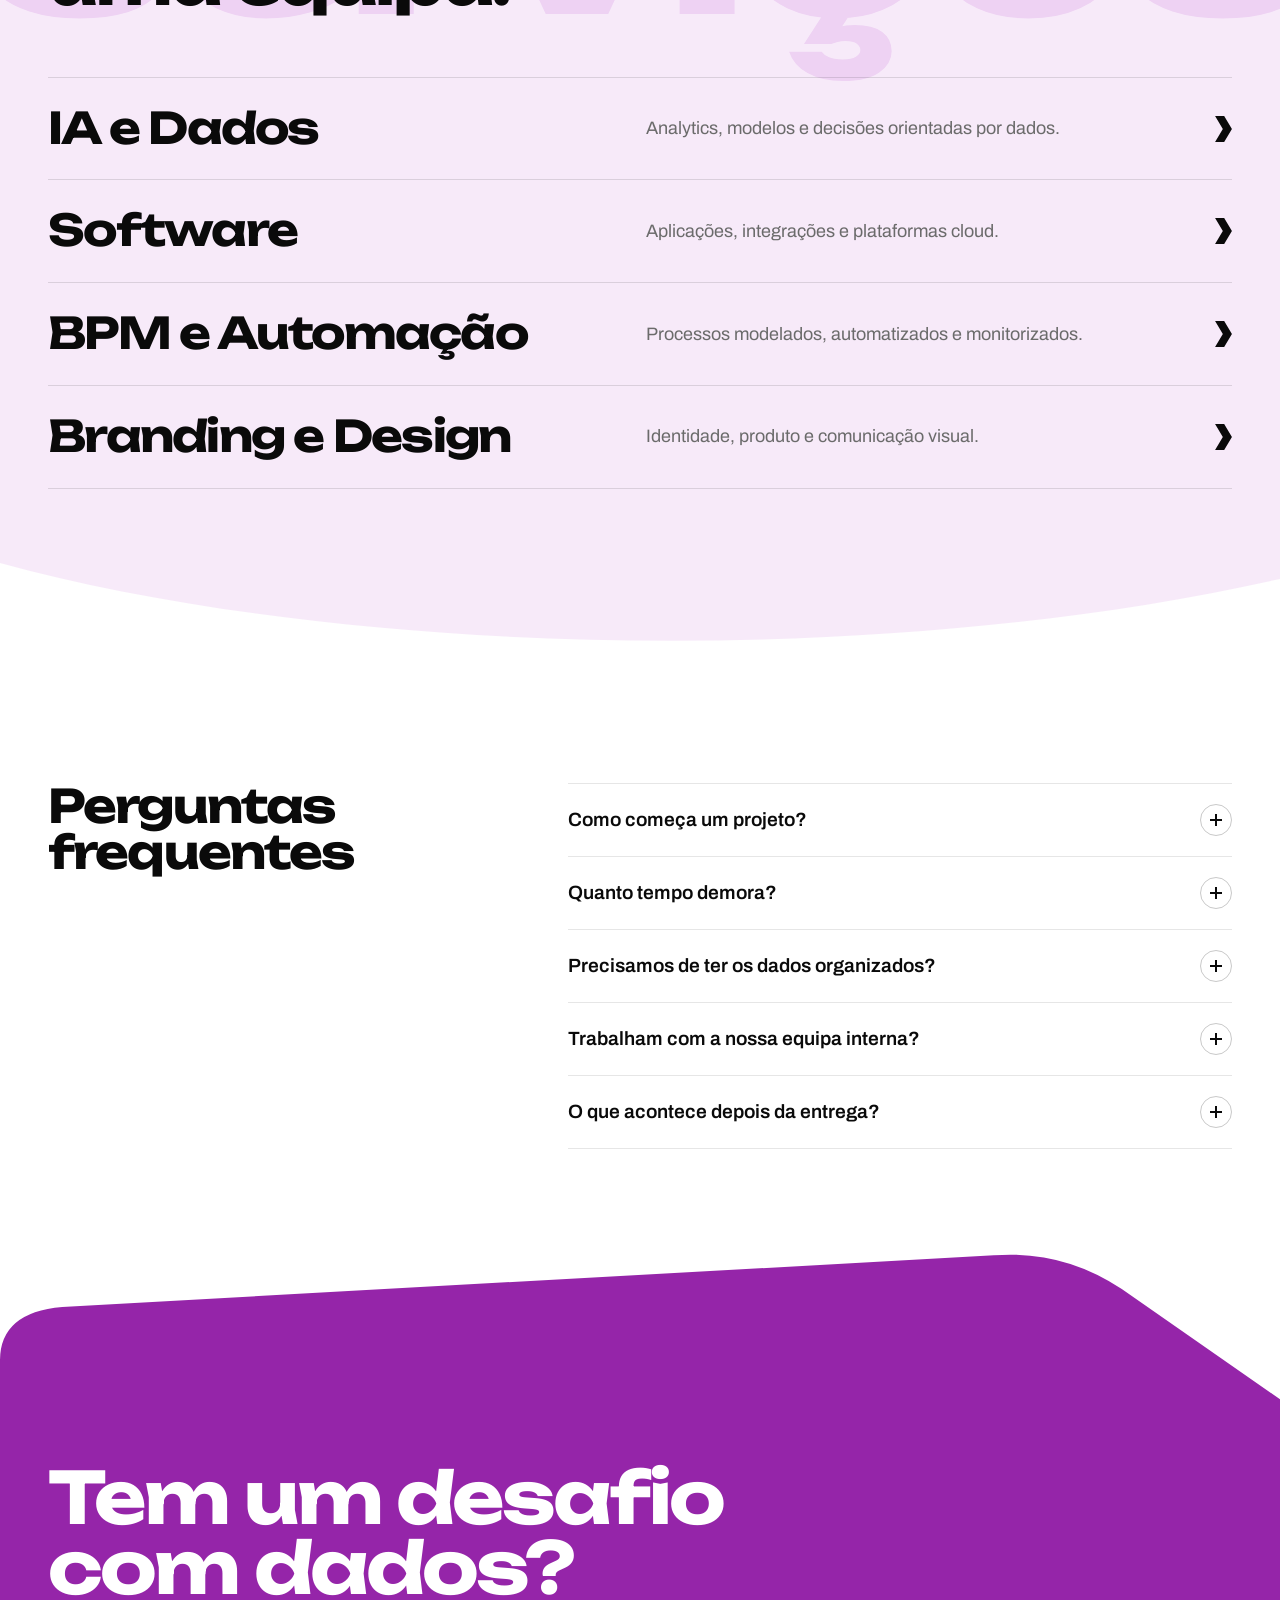
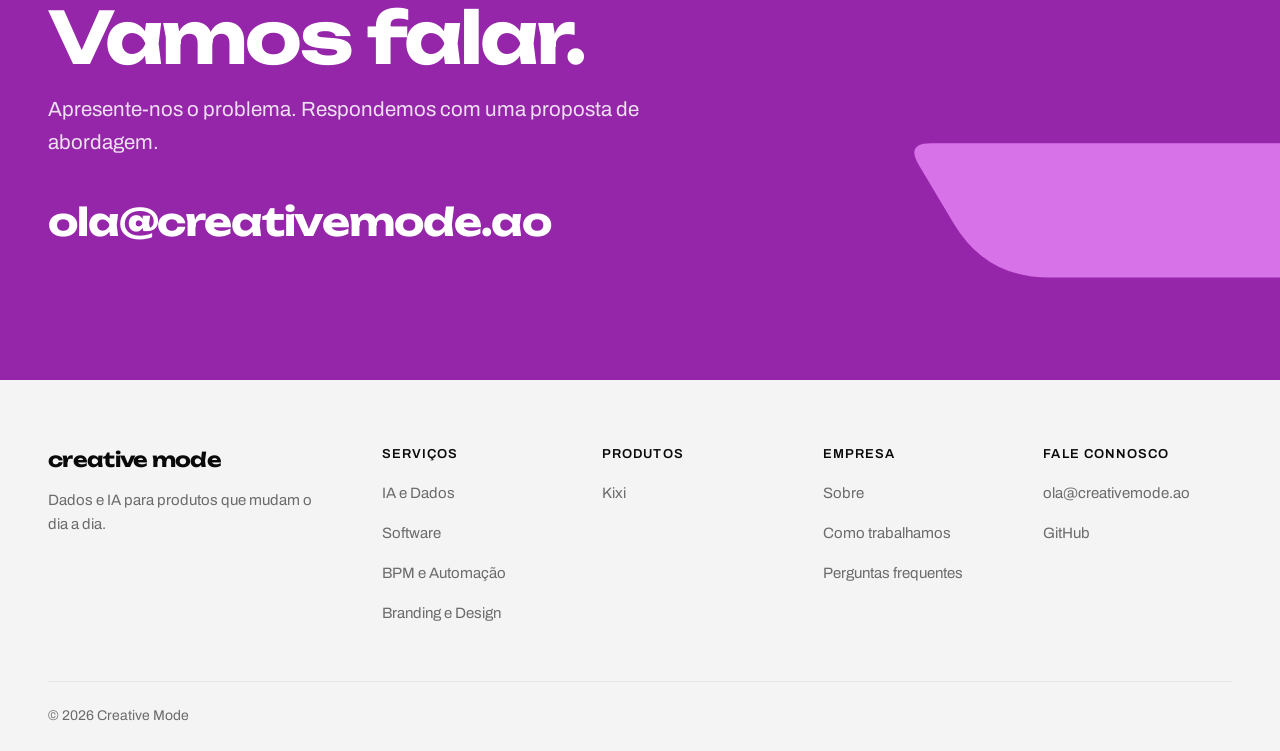
==== commit 88fa3516: "Seletor de língua em texto simples, sem contorno" ====
--- a/index.html
+++ b/index.html
@@ -64,7 +64,7 @@
       <div class="nav-mobile-cta"><a class="btn btn-lilac" href="#contacto">Começar projeto</a></div>
     </nav>
     <div class="top-actions">
-      <a class="lang-toggle" href="en/index.html" hreflang="en" lang="en" aria-label="English version">EN</a>
+      <span class="lang-toggle"><b aria-current="true">PT</b><a href="en/index.html" hreflang="en" lang="en" aria-label="English version">EN</a></span>
       <a href="mailto:ola@creativemode.ao" class="top-link">Contacto</a>
       <a href="#contacto" class="nav-cta">Começar projeto</a>
       <button type="button" class="menu-btn" aria-expanded="false" aria-controls="nav" aria-label="Abrir menu">
--- a/assets/styles.css
+++ b/assets/styles.css
@@ -443,7 +443,10 @@
   .split-pop::after { clip-path: polygon(0 58%, 100% 46%, 100% 100%, 0 100%); }
 }
 
-/* língua: PT / EN */
-.lang-toggle { display: inline-flex; align-items: center; justify-content: center; min-width: 44px; min-height: 36px; padding: 0 12px; border-radius: 999px; border: 1.5px solid currentColor; font-size: 13px; font-weight: 600; letter-spacing: .06em; opacity: .85; transition: opacity .2s, background .2s; }
-.lang-toggle:hover { opacity: 1; }
-@media (max-width: 760px) { .lang-toggle { min-height: 34px; margin-right: 4px; } }
+/* língua: PT / EN, texto simples; a língua atual fica destacada */
+.lang-toggle { display: inline-flex; align-items: center; gap: 2px; font-size: 14px; font-weight: 600; letter-spacing: .04em; }
+.lang-toggle b, .lang-toggle a { display: inline-flex; align-items: center; min-height: 44px; padding: 0 6px; }
+.lang-toggle b { font-weight: 700; }
+.lang-toggle a { opacity: .55; transition: opacity .2s; }
+.lang-toggle a:hover { opacity: 1; }
+.lang-toggle b + a::before { content: "/"; margin-right: 8px; opacity: .6; }
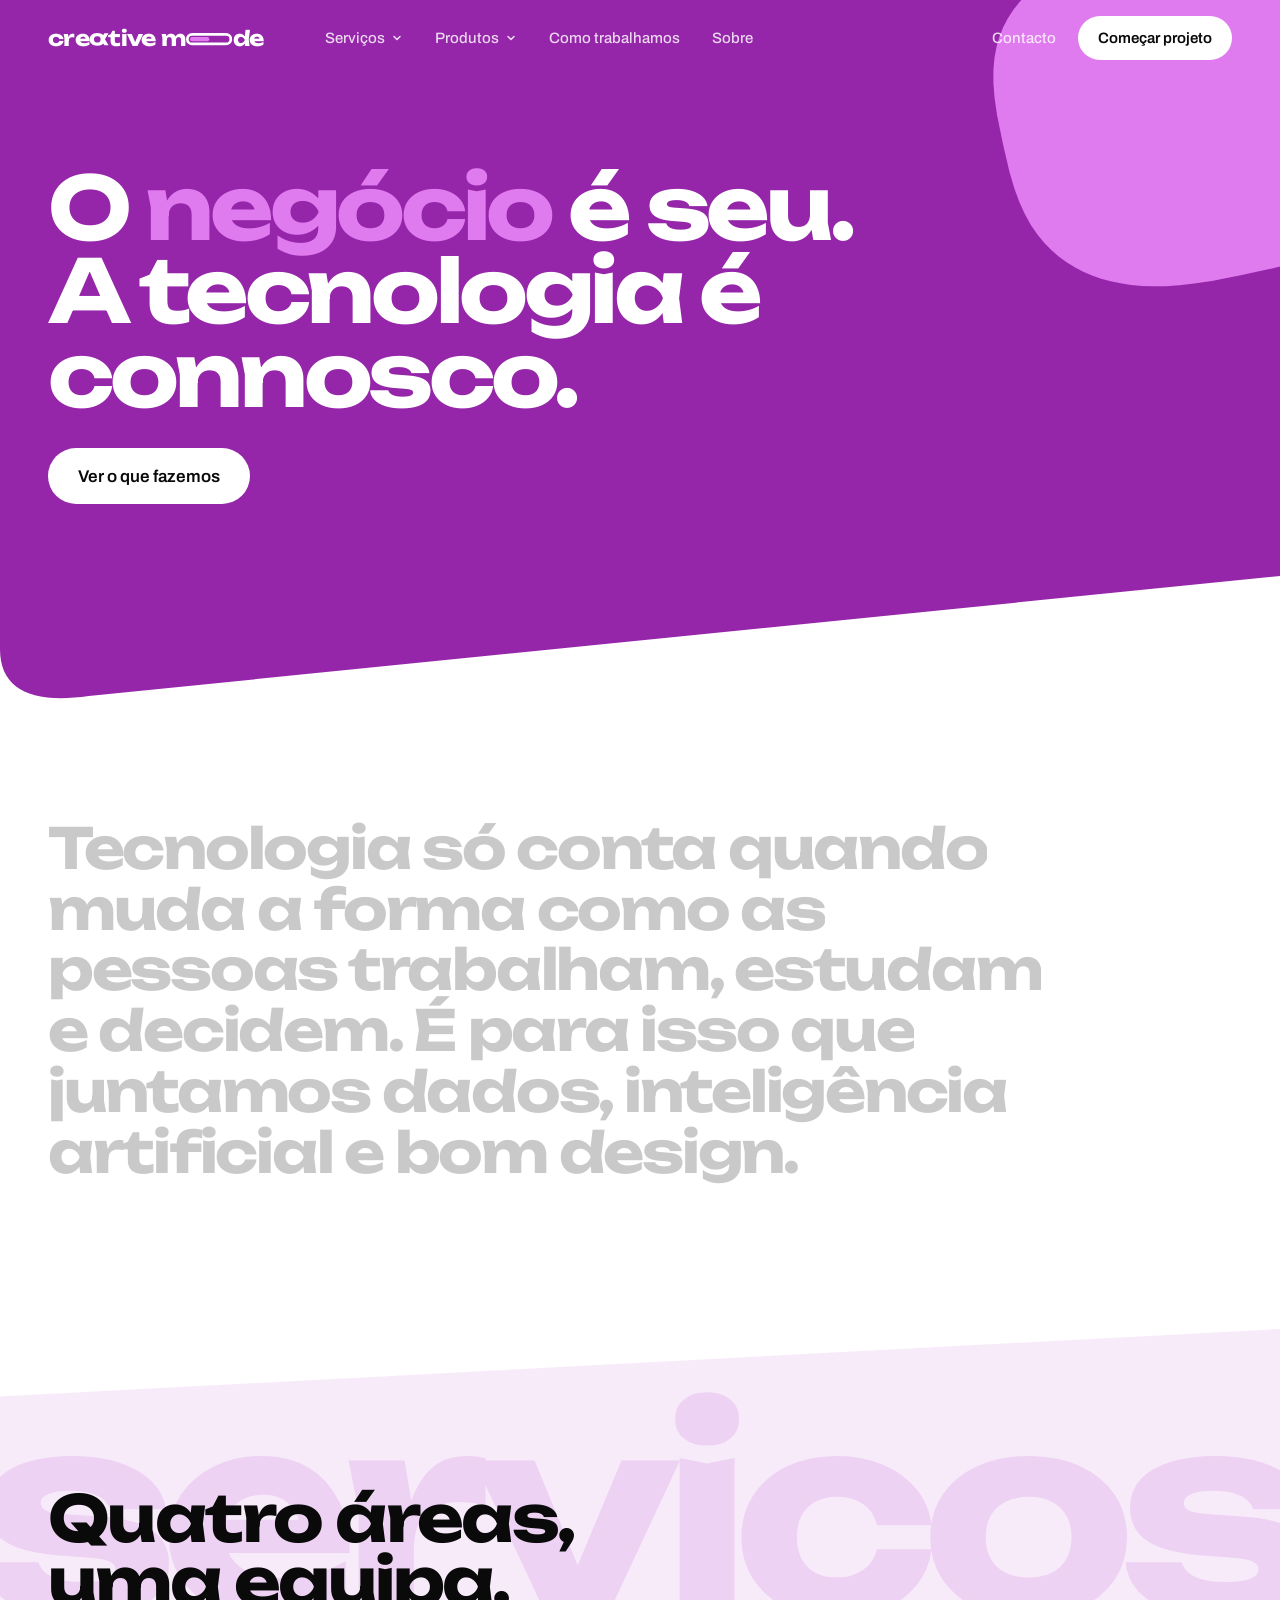
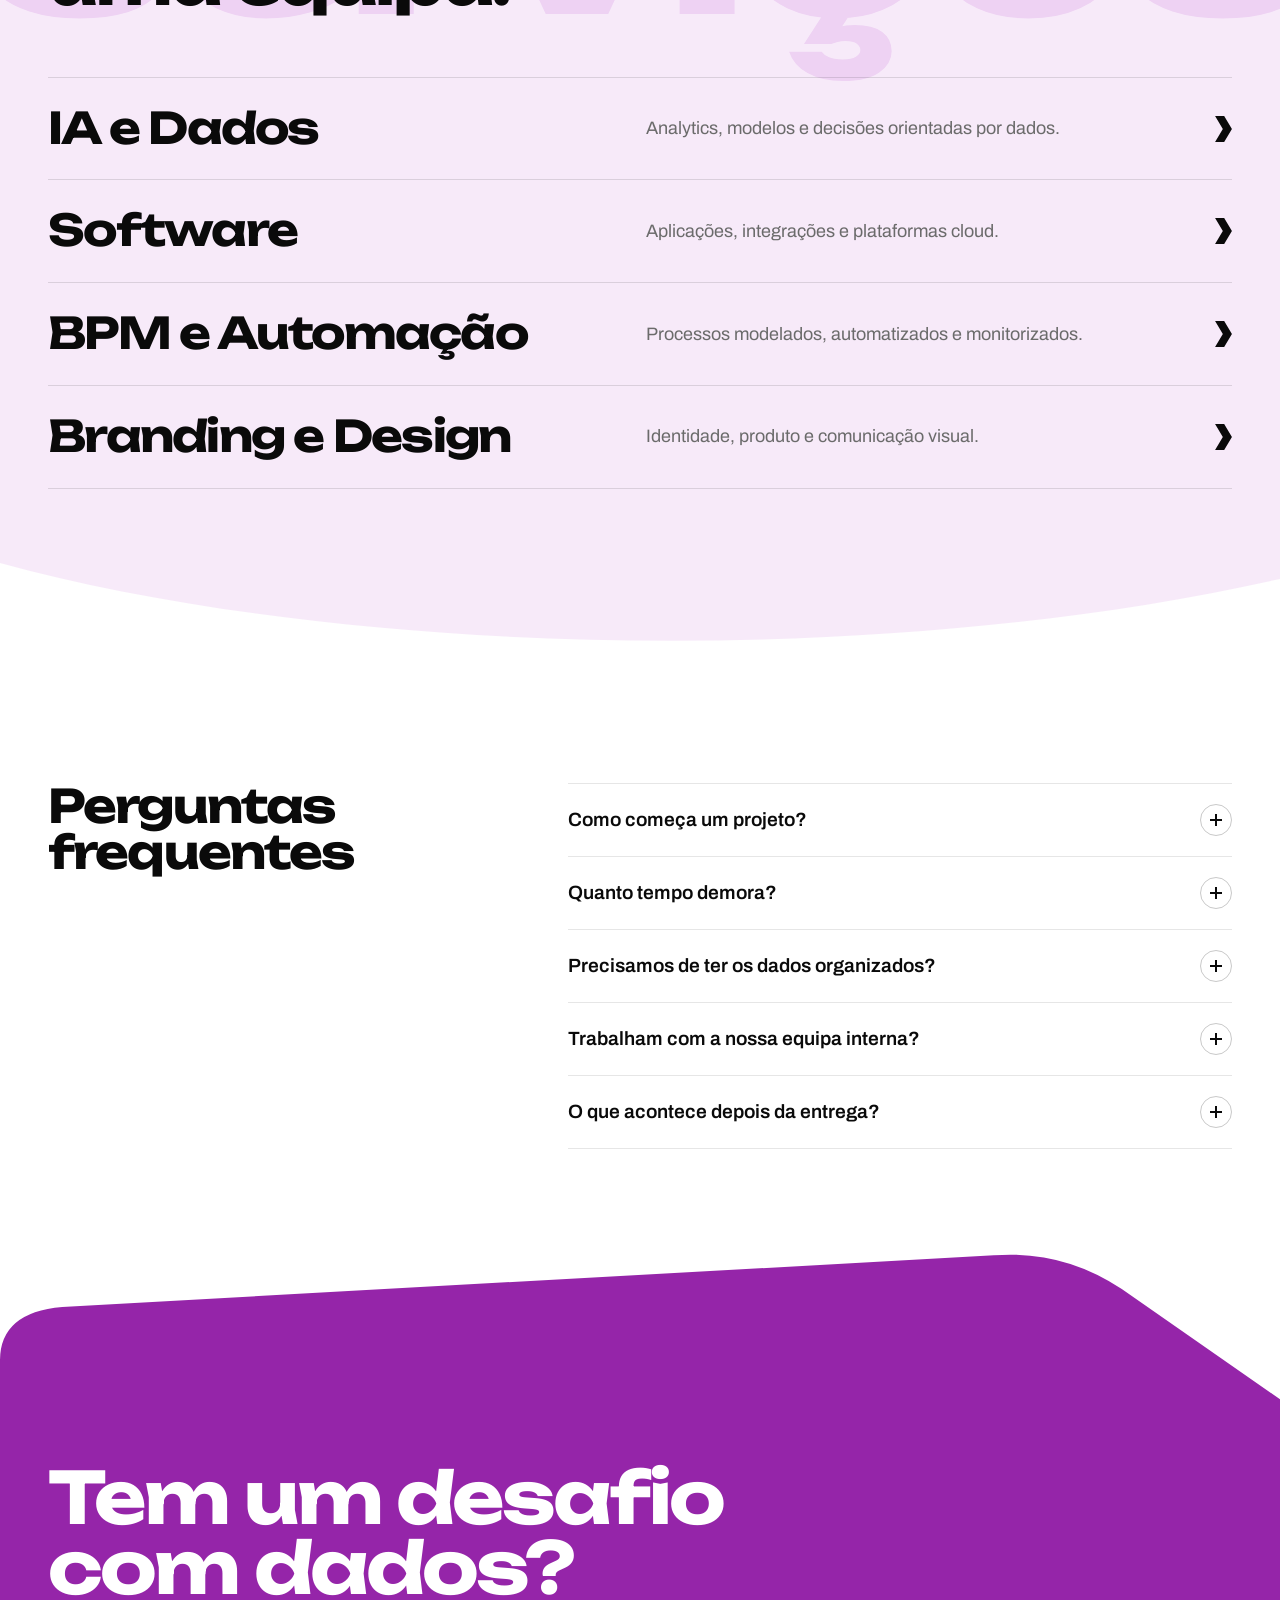
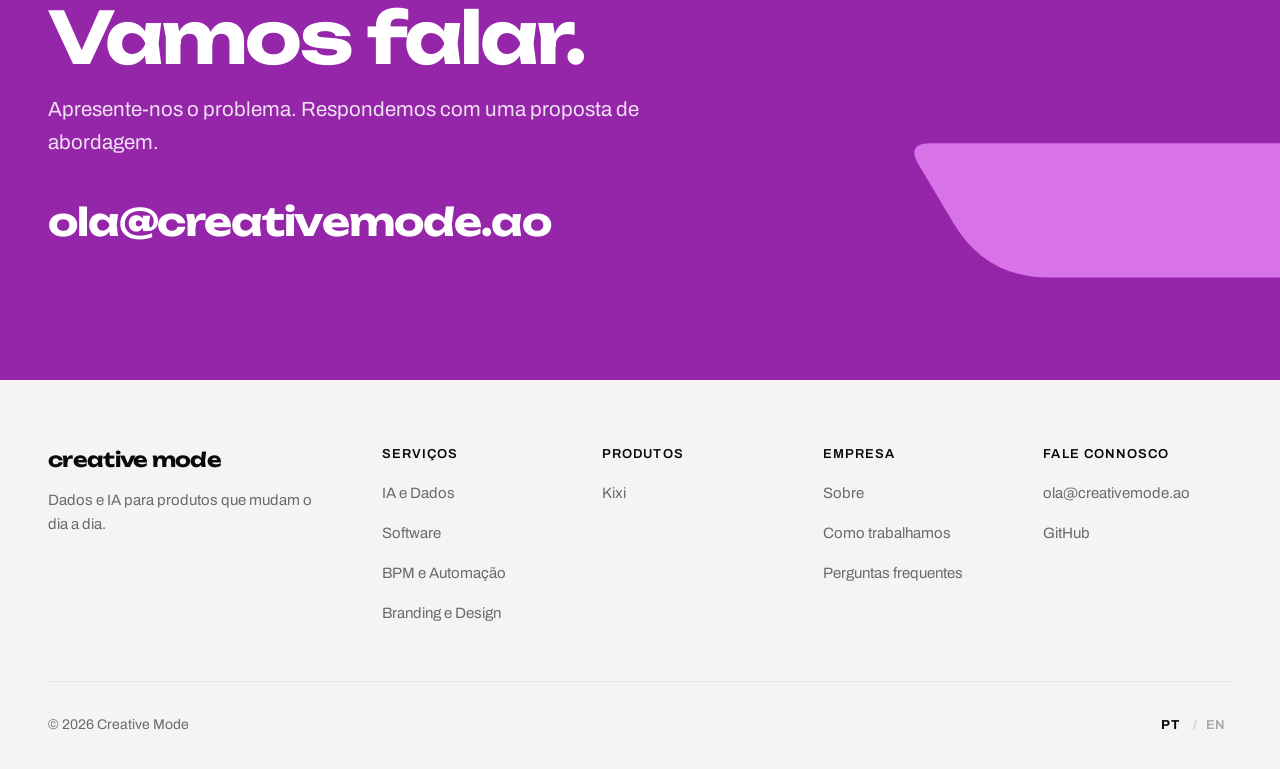
==== commit 0015769b: "Seletor de língua passa para o rodapé" ====
--- a/index.html
+++ b/index.html
@@ -64,7 +64,6 @@
       <div class="nav-mobile-cta"><a class="btn btn-lilac" href="#contacto">Começar projeto</a></div>
     </nav>
     <div class="top-actions">
-      <span class="lang-toggle"><b aria-current="true">PT</b><a href="en/index.html" hreflang="en" lang="en" aria-label="English version">EN</a></span>
       <a href="mailto:ola@creativemode.ao" class="top-link">Contacto</a>
       <a href="#contacto" class="nav-cta">Começar projeto</a>
       <button type="button" class="menu-btn" aria-expanded="false" aria-controls="nav" aria-label="Abrir menu">
@@ -143,7 +142,7 @@
     <nav aria-label="Empresa"><h2>Empresa</h2><a href="sobre.html">Sobre</a><a href="sobre.html#metodo">Como trabalhamos</a><a href="./#faq">Perguntas frequentes</a></nav>
     <nav aria-label="Contacto"><h2>Fale connosco</h2><a href="mailto:ola@creativemode.ao">ola@creativemode.ao</a><a href="https://github.com/creative-mode">GitHub</a></nav>
   </div>
-  <div class="wrap foot-base"><p>© 2026 Creative Mode</p></div>
+  <div class="wrap foot-base"><p>© 2026 Creative Mode</p><span class="lang-toggle"><b aria-current="true">PT</b><a href="en/index.html" hreflang="en" lang="en" aria-label="English version">EN</a></span></div>
 </footer>
 
 <div class="bar">
--- a/assets/styles.css
+++ b/assets/styles.css
@@ -214,7 +214,7 @@
 .foot h2 { font-family: var(--text); font-size: 13px; font-weight: 600; letter-spacing: .08em; text-transform: uppercase; color: var(--ink); margin-bottom: 8px; }
 .foot nav a { display: inline-flex; min-height: 40px; align-items: center; overflow-wrap: anywhere; }
 .foot nav a:hover { color: var(--ink); }
-.foot-base { background: linear-gradient(var(--line), var(--line)) var(--gutter) 0 / calc(100% - 2 * var(--gutter)) 1px no-repeat; padding-block: 24px; display: flex; flex-wrap: wrap; justify-content: space-between; gap: 8px 24px; font-size: 14px; }
+.foot-base { align-items: center; background: linear-gradient(var(--line), var(--line)) var(--gutter) 0 / calc(100% - 2 * var(--gutter)) 1px no-repeat; padding-block: 24px; display: flex; flex-wrap: wrap; justify-content: space-between; gap: 8px 24px; font-size: 14px; }
 
 .bar { display: none; }
 
@@ -444,8 +444,9 @@
 }
 
 /* língua: PT / EN, texto simples; a língua atual fica destacada */
-.lang-toggle { display: inline-flex; align-items: center; gap: 2px; font-size: 14px; font-weight: 600; letter-spacing: .04em; }
-.lang-toggle b, .lang-toggle a { display: inline-flex; align-items: center; min-height: 44px; padding: 0 6px; }
+.lang-toggle { display: inline-flex; align-items: center; gap: 2px; font-size: 13px; font-weight: 600; letter-spacing: .04em; color: var(--muted); }
+.lang-toggle b { color: var(--ink); }
+.lang-toggle b, .lang-toggle a { display: inline-flex; align-items: center; min-height: 40px; padding: 0 6px; }
 .lang-toggle b { font-weight: 700; }
 .lang-toggle a { opacity: .55; transition: opacity .2s; }
 .lang-toggle a:hover { opacity: 1; }
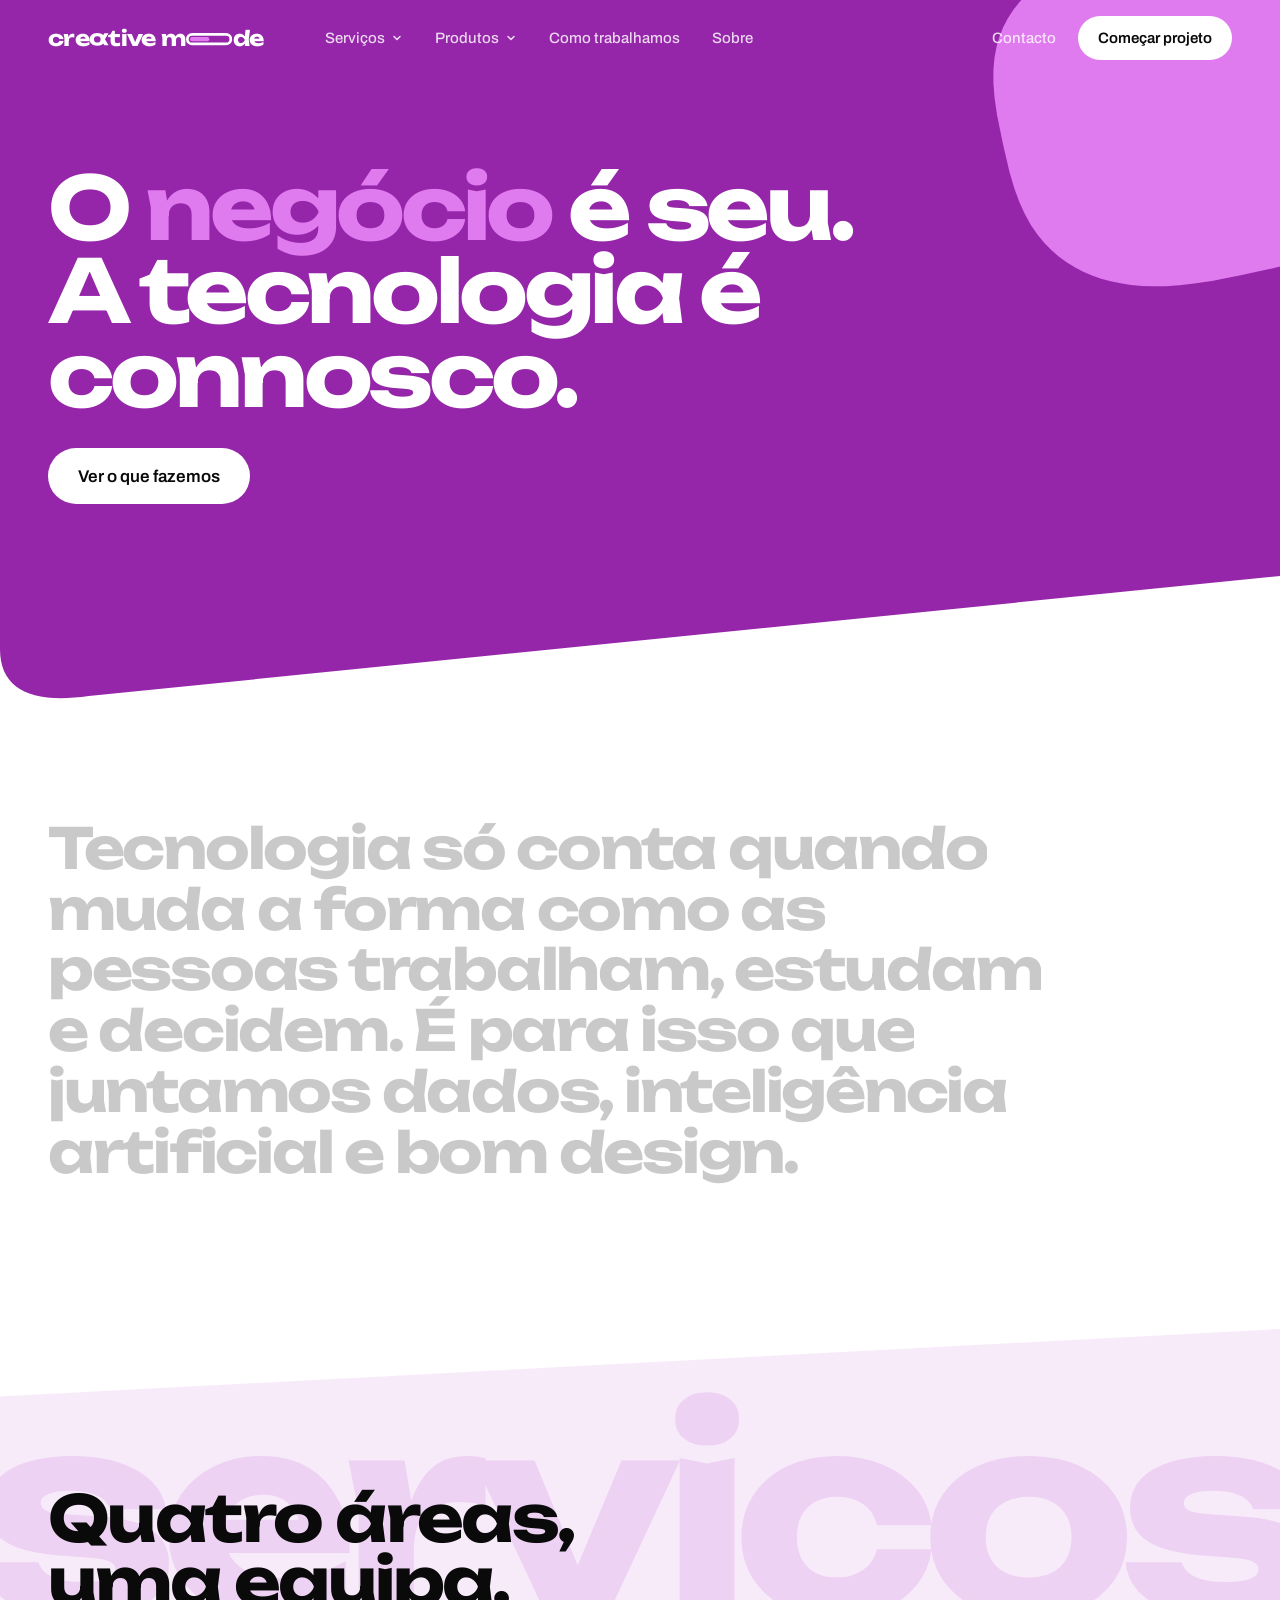
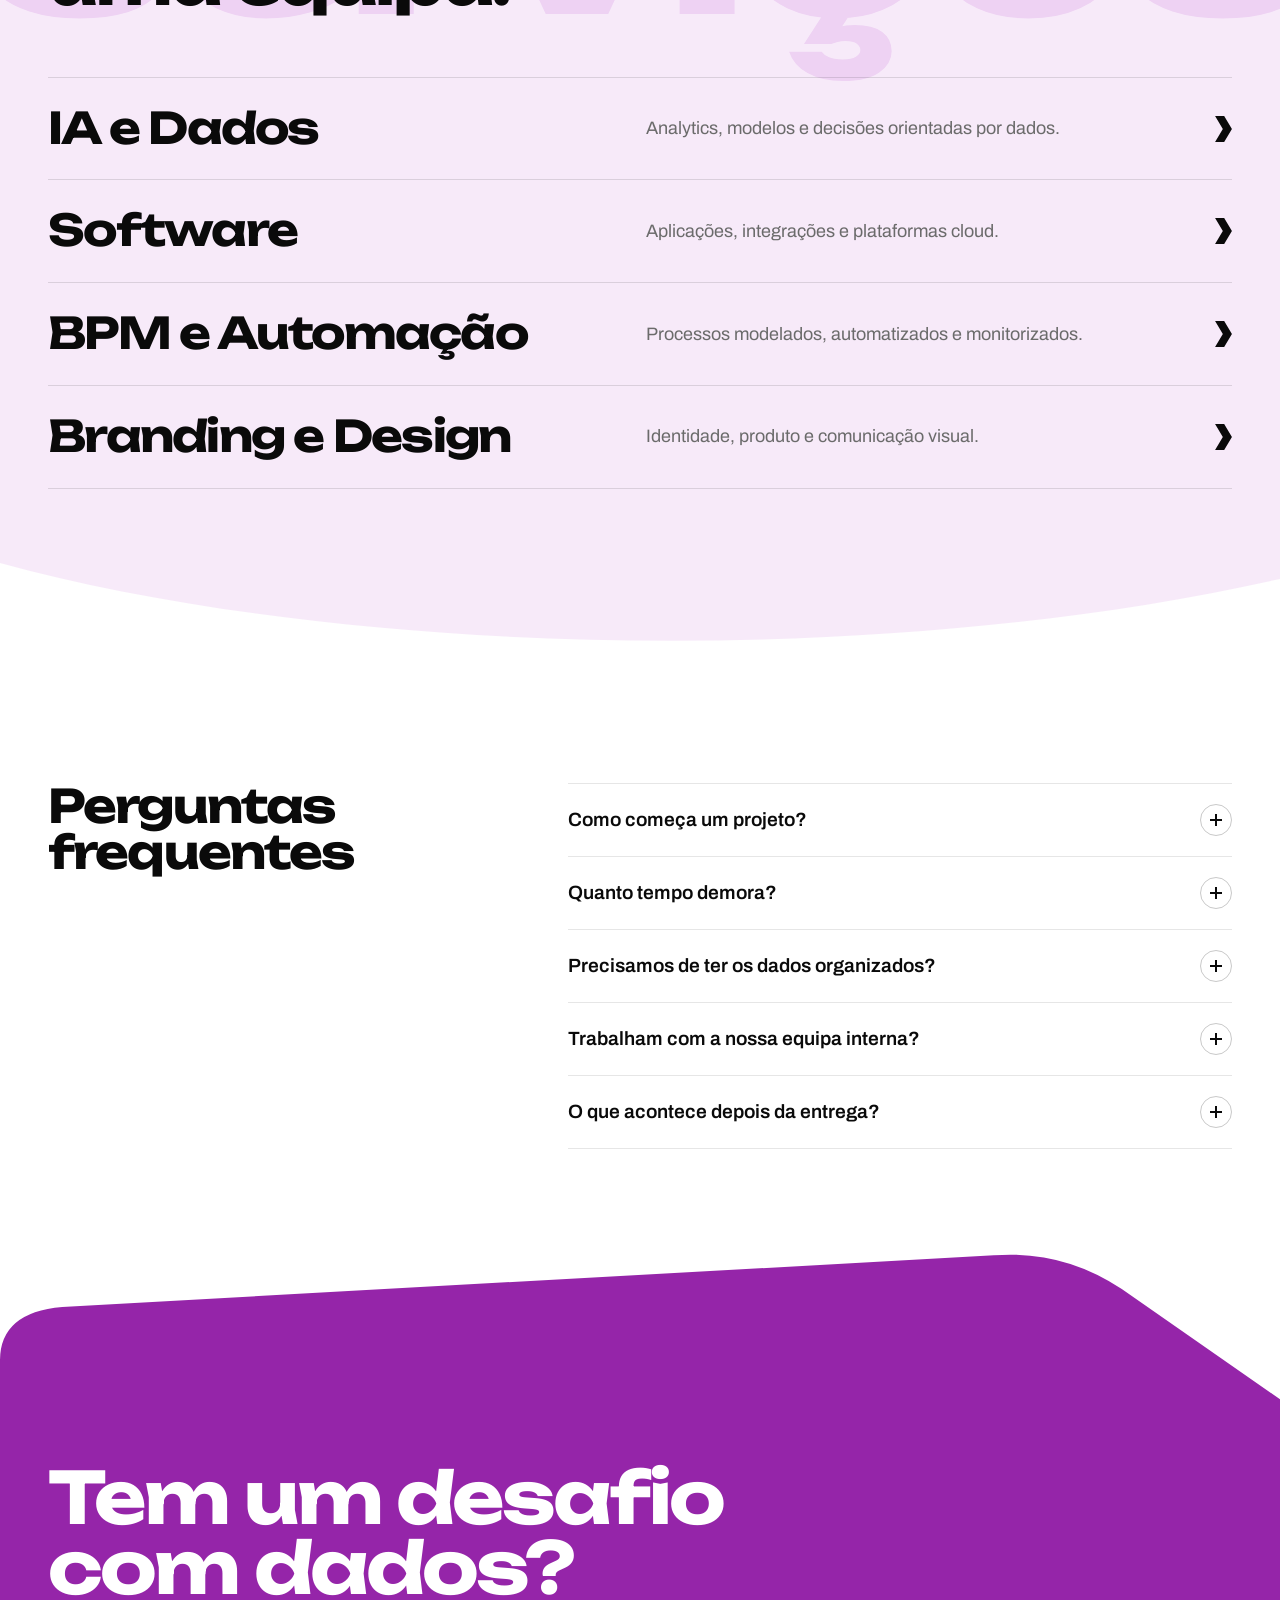
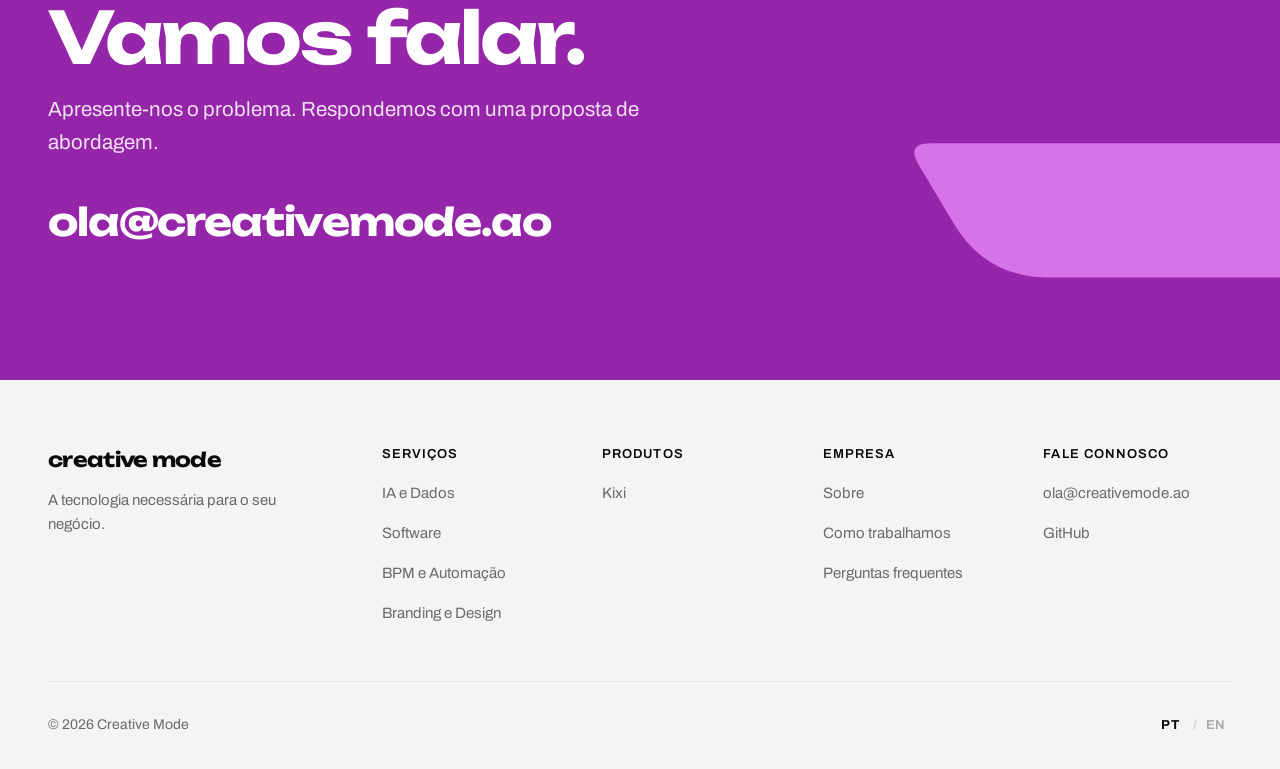
==== commit 5086e0cf: "Título e descrições com a nova frase da marca" ====
--- a/index.html
+++ b/index.html
@@ -3,11 +3,11 @@
 <head>
 <meta charset="utf-8">
 <meta name="viewport" content="width=device-width, initial-scale=1, viewport-fit=cover">
-<title>Creative Mode · IA e Dados para produtos que mudam o dia a dia</title>
-<meta name="description" content="Software, inteligência artificial, automação de processos e design numa só equipa, do diagnóstico à operação.">
+<title>Creative Mode · A tecnologia necessária para o seu negócio</title>
+<meta name="description" content="A tecnologia necessária para o seu negócio: desenvolvimento de produtos, automação de processos e design numa só equipa.">
 <meta name="theme-color" content="#FFFFFF">
-<meta property="og:title" content="Creative Mode · IA e Dados para produtos que mudam o dia a dia">
-<meta property="og:description" content="Software, inteligência artificial, automação de processos e design numa só equipa, do diagnóstico à operação.">
+<meta property="og:title" content="Creative Mode · A tecnologia necessária para o seu negócio">
+<meta property="og:description" content="A tecnologia necessária para o seu negócio: desenvolvimento de produtos, automação de processos e design numa só equipa.">
 <meta property="og:url" content="https://creativemode.ao/">
 <link rel="icon" href="assets/favicon.svg" type="image/svg+xml">
 <link rel="preconnect" href="https://fonts.googleapis.com">
@@ -135,7 +135,7 @@
   <div class="wrap foot-grid">
     <div class="foot-brand">
       <p class="foot-name">creative mode</p>
-      <p>Dados e IA para produtos que mudam o dia a dia.</p>
+      <p>A tecnologia necessária para o seu negócio.</p>
     </div>
     <nav aria-label="Serviços"><h2>Serviços</h2><a href="servicos.html#ia">IA e Dados</a><a href="servicos.html#software">Software</a><a href="servicos.html#bpm">BPM e Automação</a><a href="servicos.html#design">Branding e Design</a></nav>
     <nav aria-label="Produtos"><h2>Produtos</h2><a href="kixi.html">Kixi</a></nav>
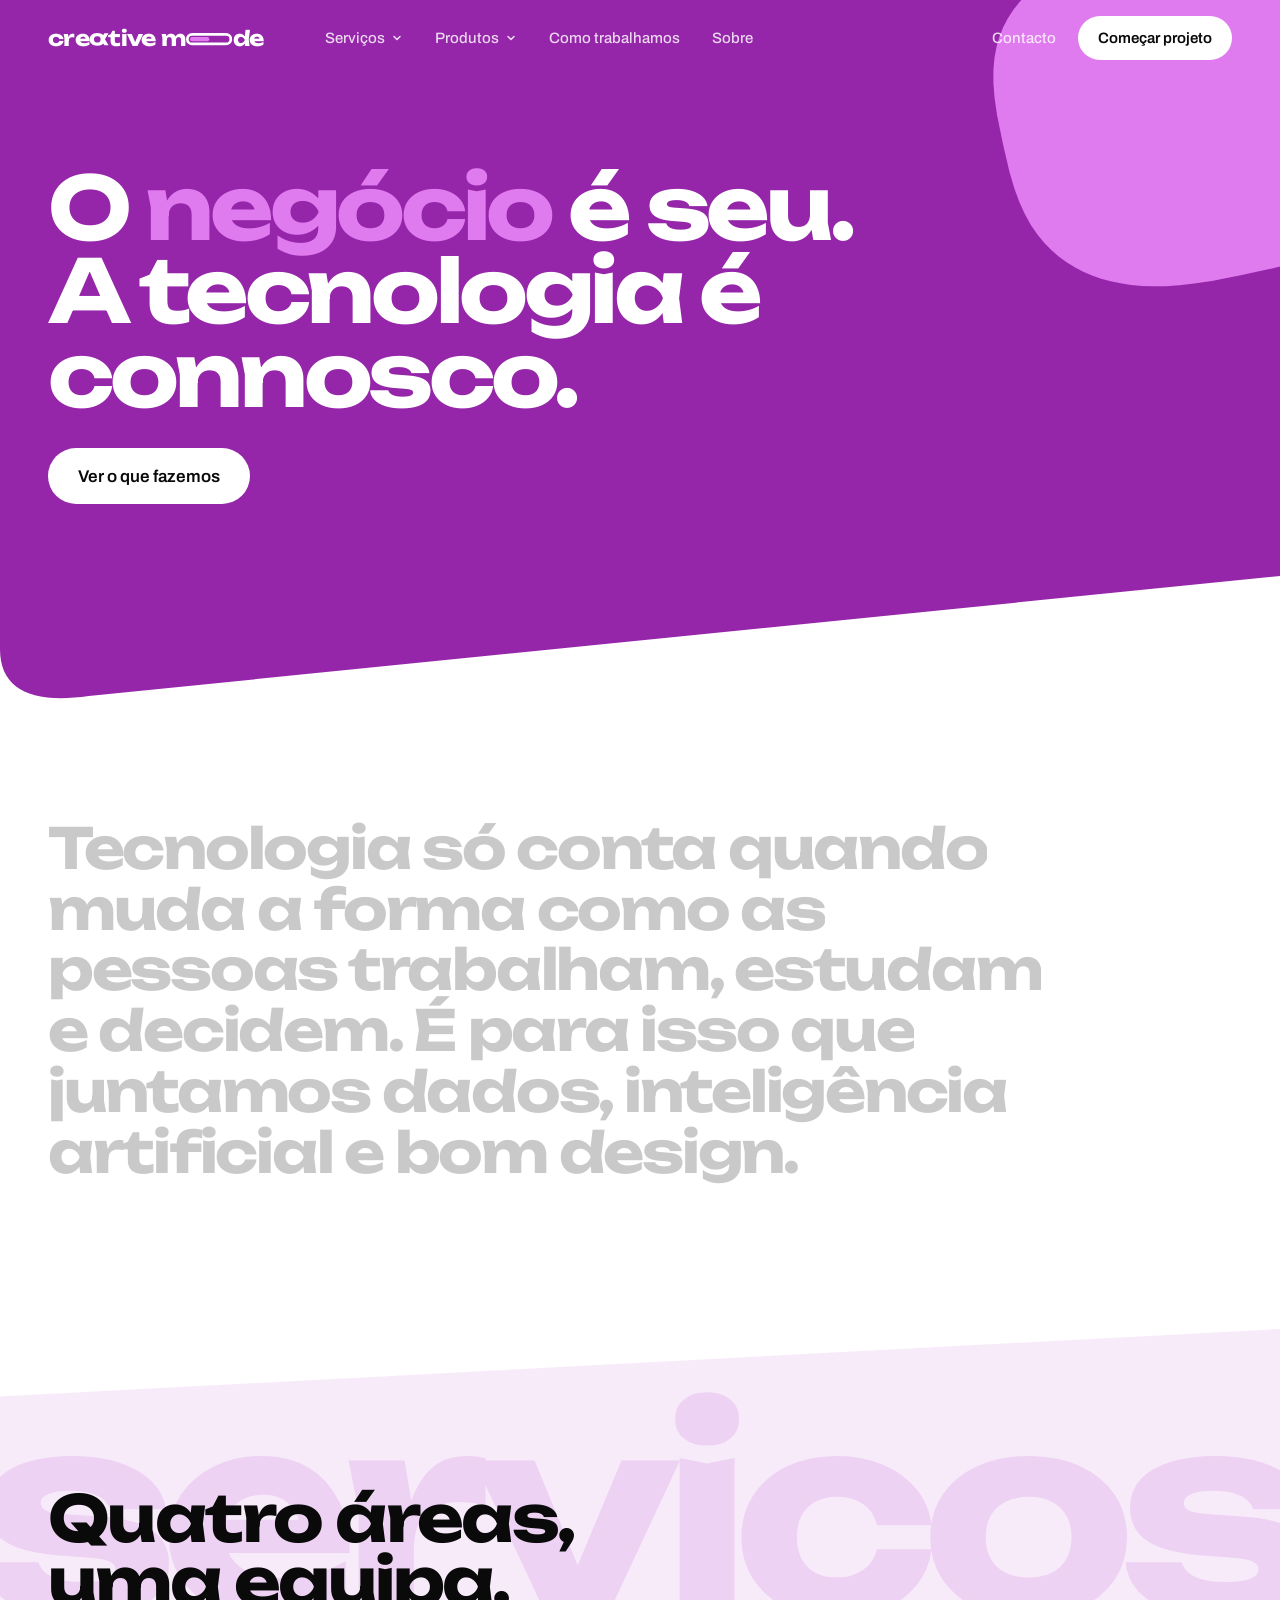
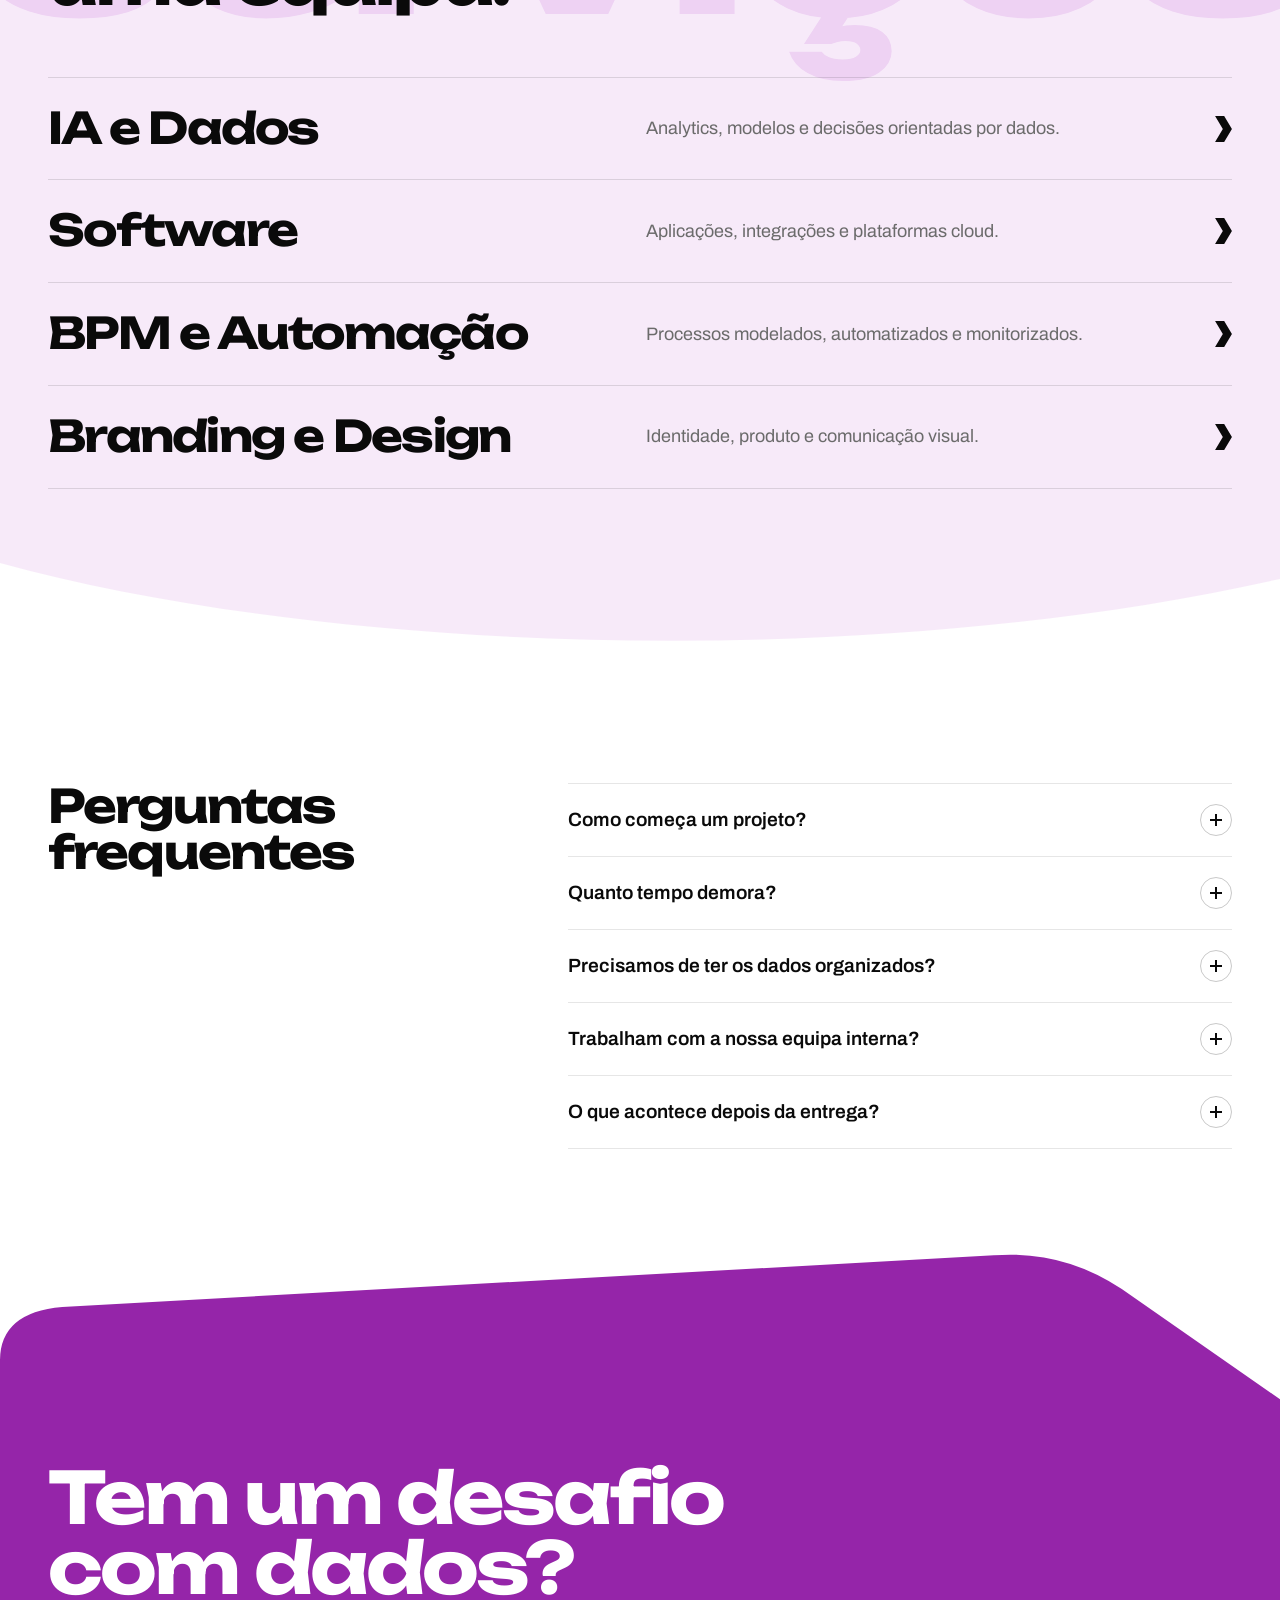
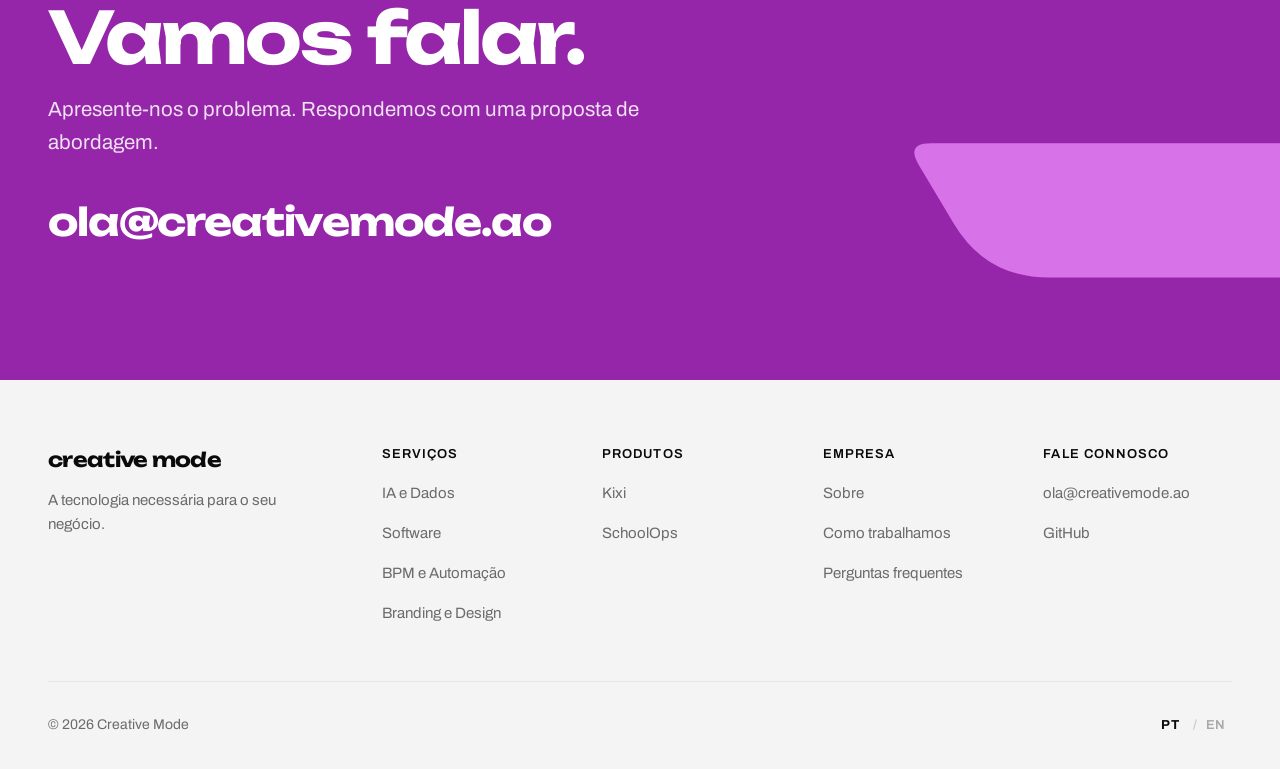
==== commit 89840aff: "Adiciona o SchoolOps aos produtos Página própria para o SchoolOps (PT e EN), seguindo o mesmo layout" ====
--- a/index.html
+++ b/index.html
@@ -51,6 +51,7 @@
             <div class="wrap menu-grid">
               <div class="menu-links">
                 <a href="kixi.html"><strong>Kixi</strong><span>Estudo e exames para alunos, com OCR e tutor IA. Lançamento a 15 de outubro.</span></a>
+                <a href="schoolops.html"><strong>SchoolOps</strong><span>Os processos da escola, mapeados e automatizados. Em desenvolvimento.</span></a>
               </div>
               <div class="menu-aside">
                 <p>Produtos próprios, feitos com IA e dados para problemas reais.</p>
@@ -138,7 +139,7 @@
       <p>A tecnologia necessária para o seu negócio.</p>
     </div>
     <nav aria-label="Serviços"><h2>Serviços</h2><a href="servicos.html#ia">IA e Dados</a><a href="servicos.html#software">Software</a><a href="servicos.html#bpm">BPM e Automação</a><a href="servicos.html#design">Branding e Design</a></nav>
-    <nav aria-label="Produtos"><h2>Produtos</h2><a href="kixi.html">Kixi</a></nav>
+    <nav aria-label="Produtos"><h2>Produtos</h2><a href="kixi.html">Kixi</a><a href="schoolops.html">SchoolOps</a></nav>
     <nav aria-label="Empresa"><h2>Empresa</h2><a href="sobre.html">Sobre</a><a href="sobre.html#metodo">Como trabalhamos</a><a href="./#faq">Perguntas frequentes</a></nav>
     <nav aria-label="Contacto"><h2>Fale connosco</h2><a href="mailto:ola@creativemode.ao">ola@creativemode.ao</a><a href="https://github.com/creative-mode">GitHub</a></nav>
   </div>
--- a/assets/styles.css
+++ b/assets/styles.css
@@ -425,7 +425,7 @@
 .hero-split h1 { font-size: clamp(36px, 4.8vw, 76px); line-height: 1; }
 .hero-cover { width: 100%; max-width: 560px; height: auto; justify-self: end; }
 .kx-name { font-family: var(--display); font-weight: 700; font-size: clamp(20px, 2vw, 28px); color: var(--purple); letter-spacing: -0.03em; }
-.kx-text h1 { font-size: clamp(36px, 4.6vw, 72px); line-height: 1; }
+.kx-text h1 { font-size: clamp(56px, 9vw, 136px); line-height: .9; }
 
 .cover { position: relative; overflow: hidden; isolation: isolate; border-radius: 28px; display: grid; grid-template-columns: minmax(0, 1fr) minmax(0, 1fr); align-items: center; min-height: clamp(200px, 22vw, 300px); margin-top: clamp(40px, 6vw, 80px); }
 .cover > * { position: relative; z-index: 1; }
